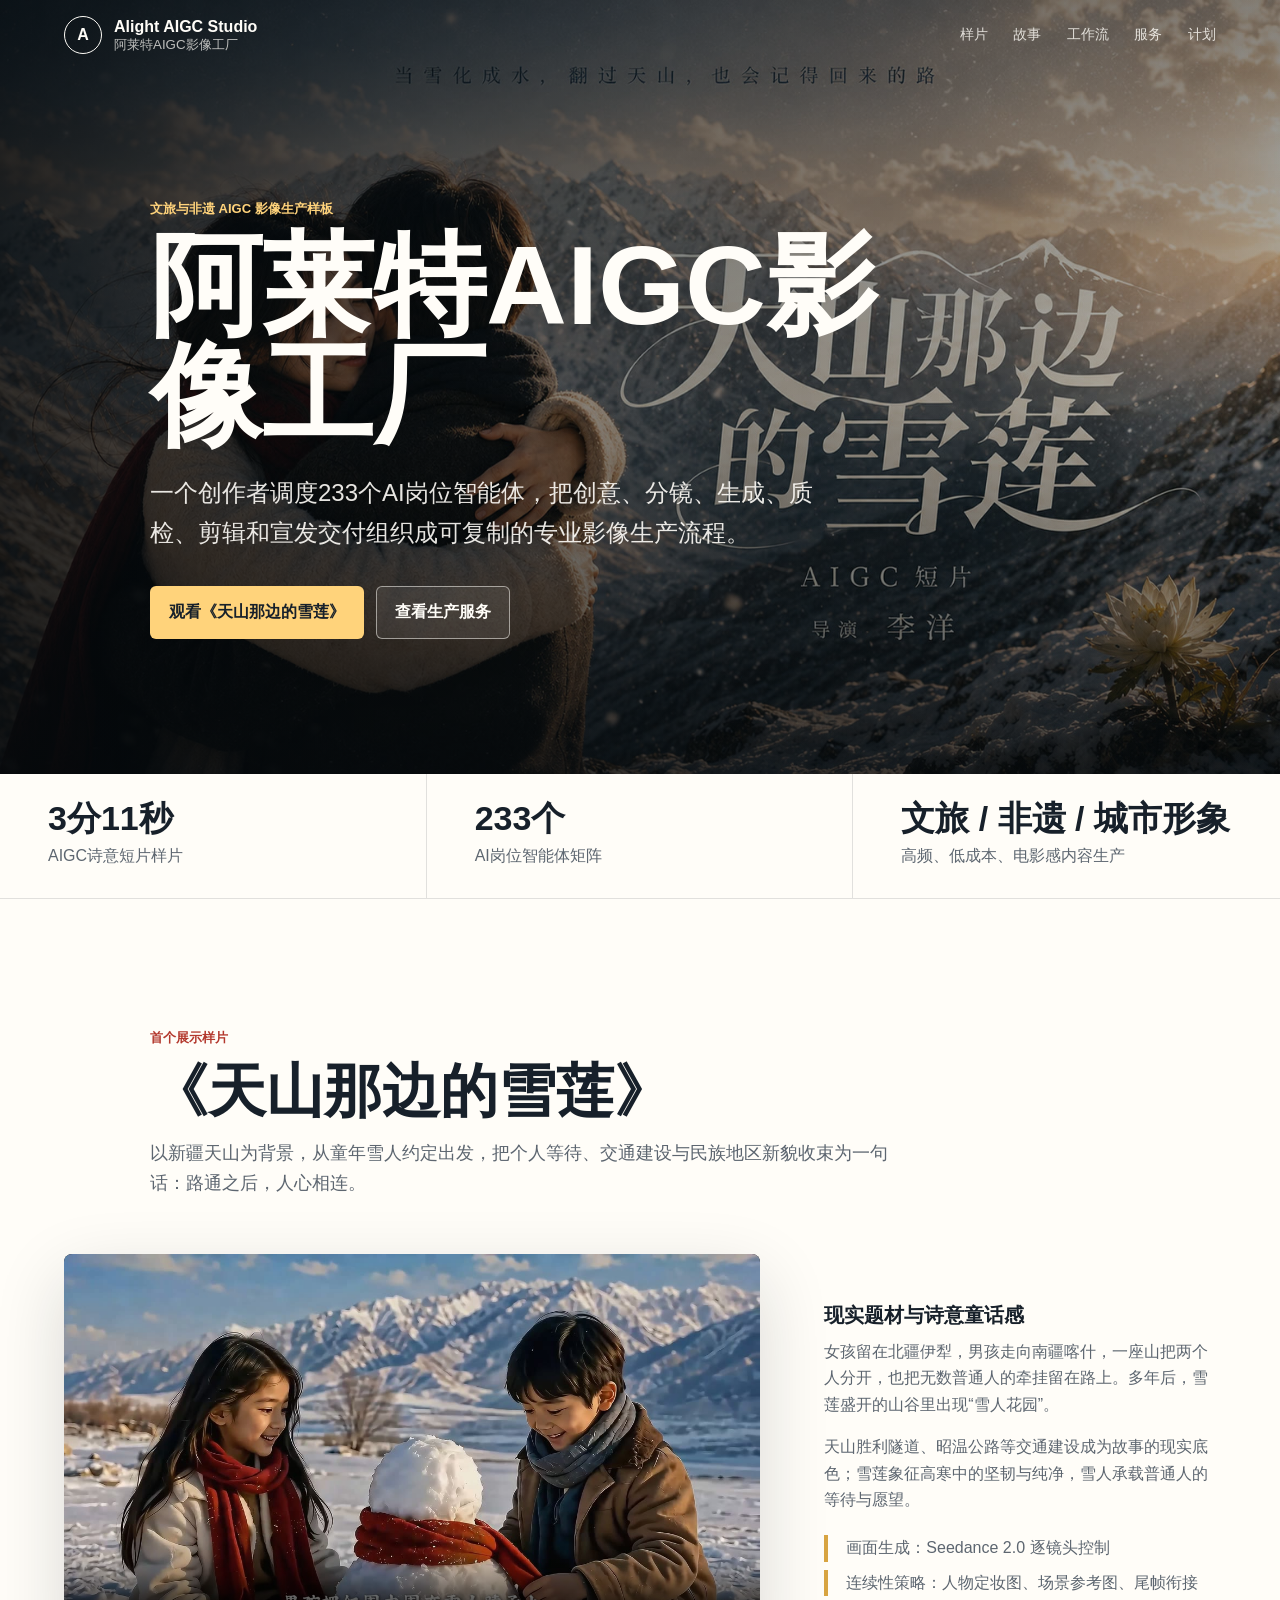
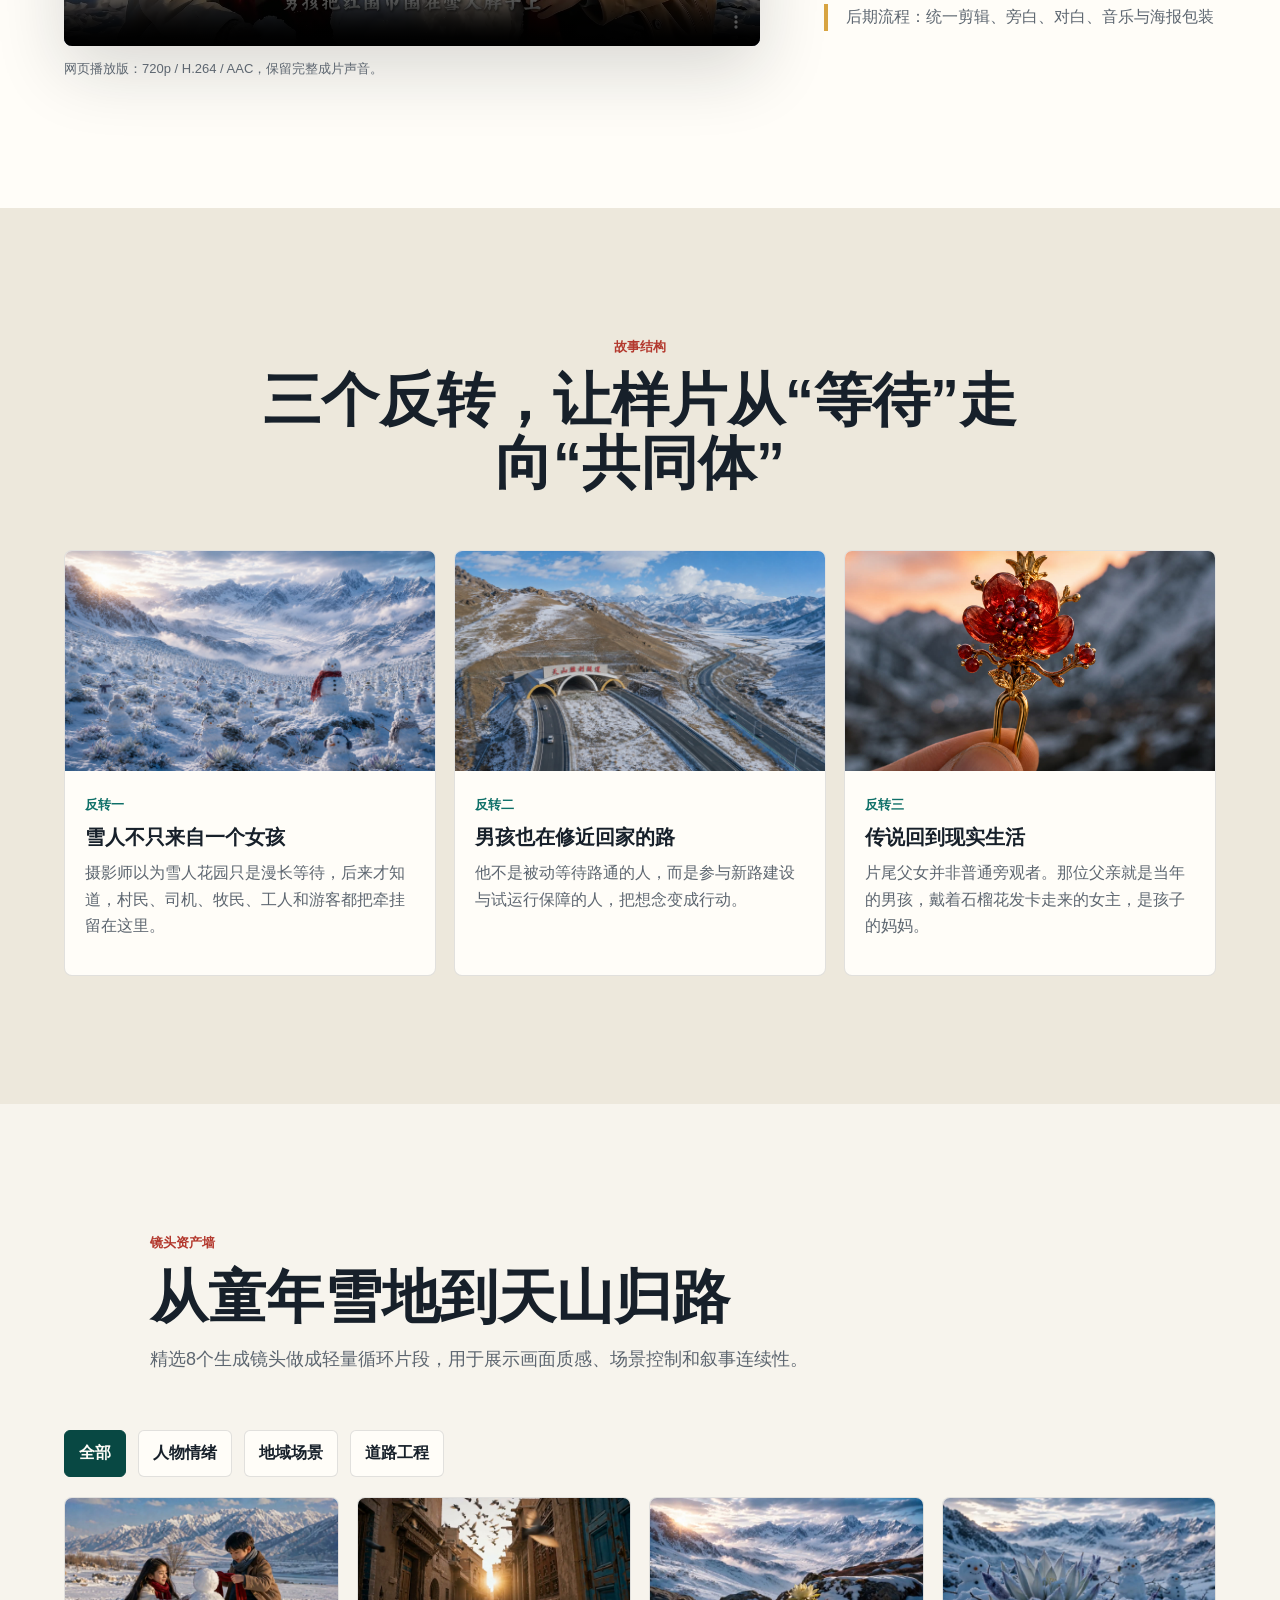
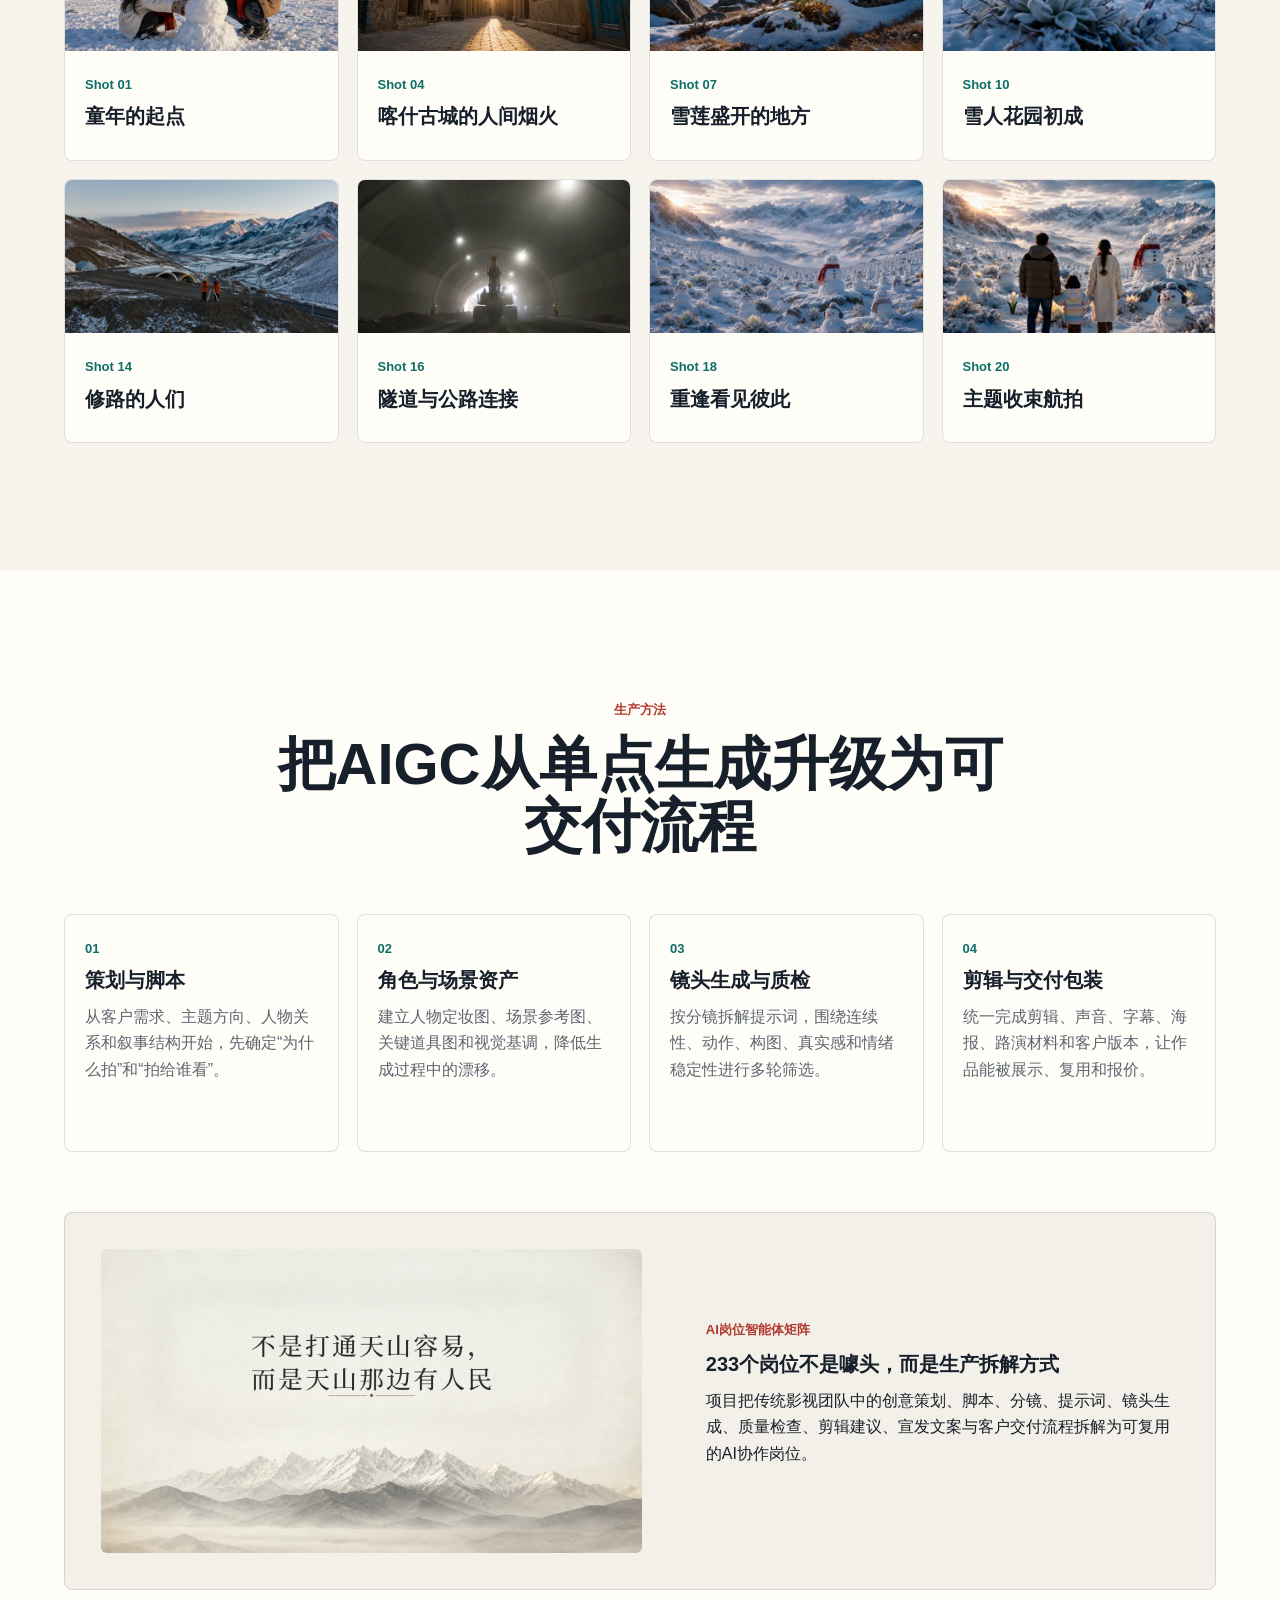
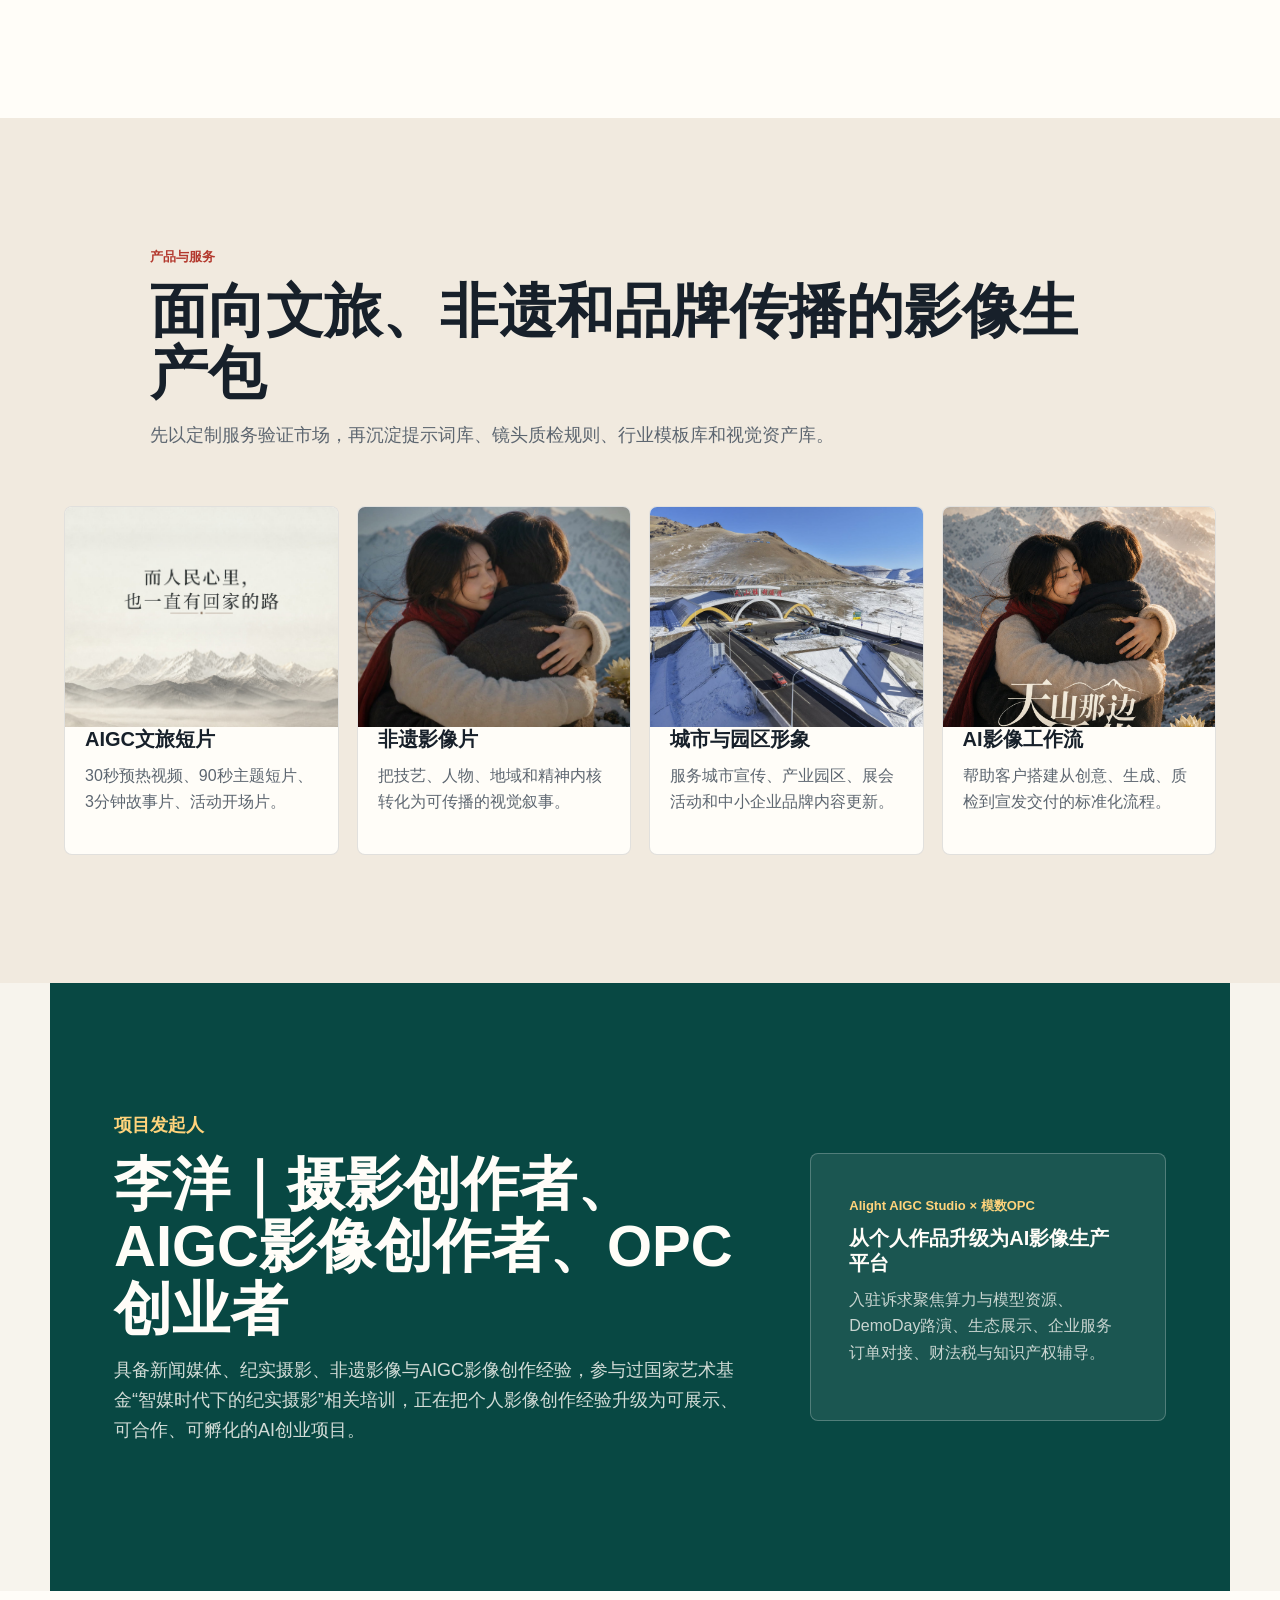
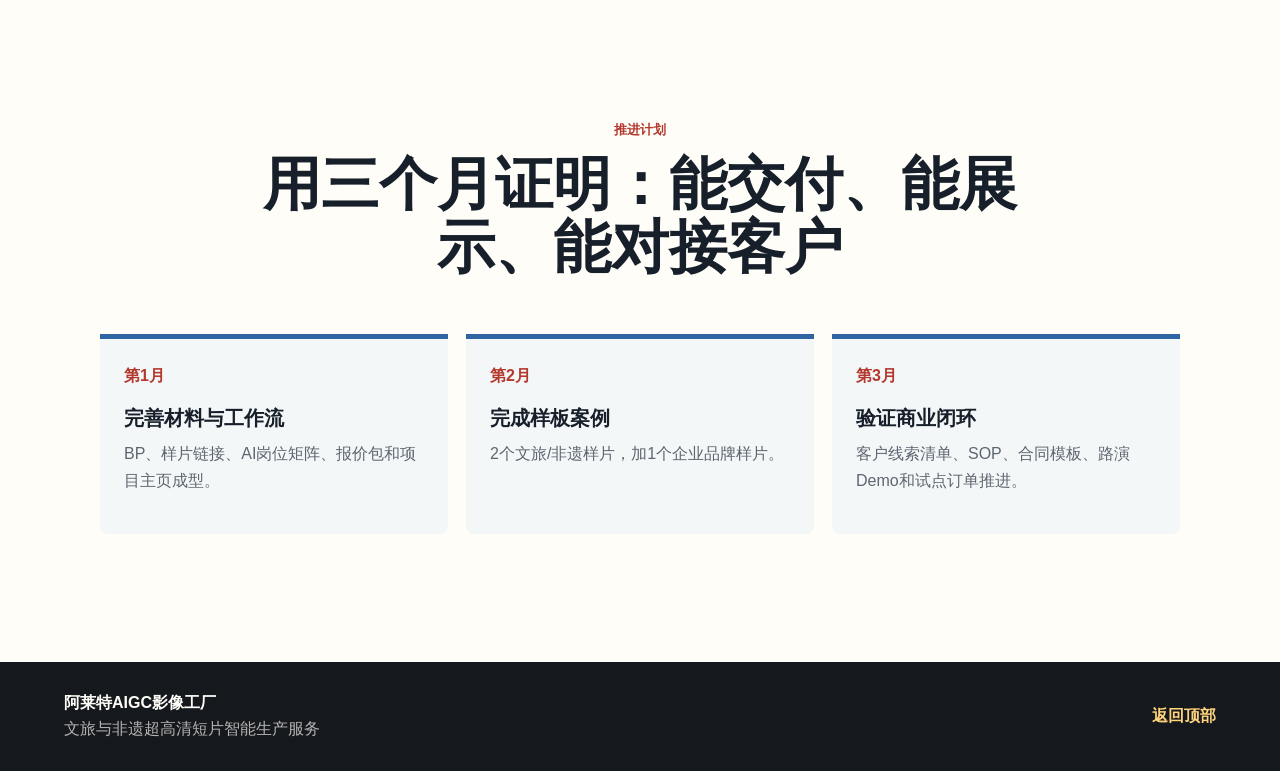
==== index.html @ c500a0c6 "Publish AIGC studio website" ====
<!doctype html>
<html lang="zh-CN">
  <head>
    <meta charset="utf-8">
    <meta name="viewport" content="width=device-width, initial-scale=1">
    <title>阿莱特AIGC影像工厂 | Alight AIGC Studio</title>
    <meta
      name="description"
      content="阿莱特AIGC影像工厂：面向文旅、非遗、城市宣传和品牌传播的AIGC影像生产服务，首个样片《天山那边的雪莲》。"
    >
    <meta property="og:title" content="阿莱特AIGC影像工厂">
    <meta property="og:description" content="面向文旅与非遗的AIGC影像生产服务。">
    <meta property="og:type" content="website">
    <meta property="og:image" content="assets/img/cover.jpg">
    <link rel="preload" href="assets/img/cover.jpg" as="image">
    <link rel="stylesheet" href="styles.css">
  </head>
  <body>
    <header class="site-header" data-header>
      <a class="brand" href="#top" aria-label="回到首页">
        <span class="brand-mark">A</span>
        <span>
          <strong>Alight AIGC Studio</strong>
          <small>阿莱特AIGC影像工厂</small>
        </span>
      </a>
      <nav class="nav" aria-label="主导航">
        <a href="#film">样片</a>
        <a href="#story">故事</a>
        <a href="#workflow">工作流</a>
        <a href="#service">服务</a>
        <a href="#roadmap">计划</a>
      </nav>
    </header>

    <main id="top">
      <section class="hero" aria-labelledby="hero-title">
        <video class="hero-video" autoplay muted loop playsinline poster="assets/img/cover.jpg">
          <source src="assets/video/hero-loop.mp4" type="video/mp4">
        </video>
        <div class="hero-scrim"></div>
        <div class="hero-inner">
          <p class="eyebrow">文旅与非遗 AIGC 影像生产样板</p>
          <h1 id="hero-title">阿莱特AIGC影像工厂</h1>
          <p class="hero-copy">
            一个创作者调度233个AI岗位智能体，把创意、分镜、生成、质检、剪辑和宣发交付组织成可复制的专业影像生产流程。
          </p>
          <div class="hero-actions">
            <a class="button primary" href="#film">观看《天山那边的雪莲》</a>
            <a class="button ghost" href="#service">查看生产服务</a>
          </div>
        </div>
      </section>

      <section class="signal-band" aria-label="项目关键信息">
        <div>
          <strong>3分11秒</strong>
          <span>AIGC诗意短片样片</span>
        </div>
        <div>
          <strong>233个</strong>
          <span>AI岗位智能体矩阵</span>
        </div>
        <div>
          <strong>文旅 / 非遗 / 城市形象</strong>
          <span>高频、低成本、电影感内容生产</span>
        </div>
      </section>

      <section class="section film-section" id="film" aria-labelledby="film-title">
        <div class="section-heading">
          <p class="eyebrow">首个展示样片</p>
          <h2 id="film-title">《天山那边的雪莲》</h2>
          <p>
            以新疆天山为背景，从童年雪人约定出发，把个人等待、交通建设与民族地区新貌收束为一句话：路通之后，人心相连。
          </p>
        </div>
        <div class="film-layout">
          <figure class="feature-player">
            <video controls playsinline poster="assets/img/film-poster.jpg" preload="metadata">
              <source src="assets/video/tian-shan-snow-lotus-720p.mp4" type="video/mp4">
            </video>
            <figcaption>网页播放版：720p / H.264 / AAC，保留完整成片声音。</figcaption>
          </figure>
          <div class="film-notes">
            <h3>现实题材与诗意童话感</h3>
            <p>
              女孩留在北疆伊犁，男孩走向南疆喀什，一座山把两个人分开，也把无数普通人的牵挂留在路上。多年后，雪莲盛开的山谷里出现“雪人花园”。
            </p>
            <p>
              天山胜利隧道、昭温公路等交通建设成为故事的现实底色；雪莲象征高寒中的坚韧与纯净，雪人承载普通人的等待与愿望。
            </p>
            <ul class="plain-list">
              <li>画面生成：Seedance 2.0 逐镜头控制</li>
              <li>连续性策略：人物定妆图、场景参考图、尾帧衔接</li>
              <li>后期流程：统一剪辑、旁白、对白、音乐与海报包装</li>
            </ul>
          </div>
        </div>
      </section>

      <section class="section story-section" id="story" aria-labelledby="story-title">
        <div class="section-heading narrow">
          <p class="eyebrow">故事结构</p>
          <h2 id="story-title">三个反转，让样片从“等待”走向“共同体”</h2>
        </div>
        <div class="story-grid">
          <article class="story-card">
            <img src="assets/img/snow-lotus-garden.jpg" alt="雪莲花海中的雪人花园">
            <div>
              <span>反转一</span>
              <h3>雪人不只来自一个女孩</h3>
              <p>摄影师以为雪人花园只是漫长等待，后来才知道，村民、司机、牧民、工人和游客都把牵挂留在这里。</p>
            </div>
          </article>
          <article class="story-card">
            <img src="assets/img/tunnel-road.jpg" alt="隧道口与公路延展">
            <div>
              <span>反转二</span>
              <h3>男孩也在修近回家的路</h3>
              <p>他不是被动等待路通的人，而是参与新路建设与试运行保障的人，把想念变成行动。</p>
            </div>
          </article>
          <article class="story-card">
            <img src="assets/img/hairpin.jpg" alt="石榴花发卡近景">
            <div>
              <span>反转三</span>
              <h3>传说回到现实生活</h3>
              <p>片尾父女并非普通旁观者。那位父亲就是当年的男孩，戴着石榴花发卡走来的女主，是孩子的妈妈。</p>
            </div>
          </article>
        </div>
      </section>

      <section class="section gallery-section" aria-labelledby="gallery-title">
        <div class="section-heading">
          <p class="eyebrow">镜头资产墙</p>
          <h2 id="gallery-title">从童年雪地到天山归路</h2>
          <p>精选8个生成镜头做成轻量循环片段，用于展示画面质感、场景控制和叙事连续性。</p>
        </div>
        <div class="filter-bar" aria-label="镜头筛选">
          <button class="filter-button is-active" type="button" data-filter="all">全部</button>
          <button class="filter-button" type="button" data-filter="emotion">人物情绪</button>
          <button class="filter-button" type="button" data-filter="place">地域场景</button>
          <button class="filter-button" type="button" data-filter="road">道路工程</button>
        </div>
        <div class="clip-grid" data-clip-grid>
          <article class="clip-card" data-category="emotion">
            <video muted loop playsinline preload="metadata" poster="assets/img/shot-childhood.jpg">
              <source src="assets/video/shot-childhood.mp4" type="video/mp4">
            </video>
            <div>
              <span>Shot 01</span>
              <h3>童年的起点</h3>
            </div>
          </article>
          <article class="clip-card" data-category="place">
            <video muted loop playsinline preload="metadata" poster="assets/img/shot-kashgar.jpg">
              <source src="assets/video/shot-kashgar.mp4" type="video/mp4">
            </video>
            <div>
              <span>Shot 04</span>
              <h3>喀什古城的人间烟火</h3>
            </div>
          </article>
          <article class="clip-card" data-category="place">
            <video muted loop playsinline preload="metadata" poster="assets/img/shot-lotus.jpg">
              <source src="assets/video/shot-lotus.mp4" type="video/mp4">
            </video>
            <div>
              <span>Shot 07</span>
              <h3>雪莲盛开的地方</h3>
            </div>
          </article>
          <article class="clip-card" data-category="emotion">
            <video muted loop playsinline preload="metadata" poster="assets/img/shot-garden.jpg">
              <source src="assets/video/shot-garden.mp4" type="video/mp4">
            </video>
            <div>
              <span>Shot 10</span>
              <h3>雪人花园初成</h3>
            </div>
          </article>
          <article class="clip-card" data-category="road">
            <video muted loop playsinline preload="metadata" poster="assets/img/shot-builders.jpg">
              <source src="assets/video/shot-builders.mp4" type="video/mp4">
            </video>
            <div>
              <span>Shot 14</span>
              <h3>修路的人们</h3>
            </div>
          </article>
          <article class="clip-card" data-category="road">
            <video muted loop playsinline preload="metadata" poster="assets/img/shot-tunnel.jpg">
              <source src="assets/video/shot-tunnel.mp4" type="video/mp4">
            </video>
            <div>
              <span>Shot 16</span>
              <h3>隧道与公路连接</h3>
            </div>
          </article>
          <article class="clip-card" data-category="emotion">
            <video muted loop playsinline preload="metadata" poster="assets/img/shot-reunion.jpg">
              <source src="assets/video/shot-reunion.mp4" type="video/mp4">
            </video>
            <div>
              <span>Shot 18</span>
              <h3>重逢看见彼此</h3>
            </div>
          </article>
          <article class="clip-card" data-category="road">
            <video muted loop playsinline preload="metadata" poster="assets/img/shot-aerial.jpg">
              <source src="assets/video/shot-aerial.mp4" type="video/mp4">
            </video>
            <div>
              <span>Shot 20</span>
              <h3>主题收束航拍</h3>
            </div>
          </article>
        </div>
      </section>

      <section class="section workflow-section" id="workflow" aria-labelledby="workflow-title">
        <div class="section-heading narrow">
          <p class="eyebrow">生产方法</p>
          <h2 id="workflow-title">把AIGC从单点生成升级为可交付流程</h2>
        </div>
        <div class="workflow-grid">
          <article>
            <span>01</span>
            <h3>策划与脚本</h3>
            <p>从客户需求、主题方向、人物关系和叙事结构开始，先确定“为什么拍”和“拍给谁看”。</p>
          </article>
          <article>
            <span>02</span>
            <h3>角色与场景资产</h3>
            <p>建立人物定妆图、场景参考图、关键道具图和视觉基调，降低生成过程中的漂移。</p>
          </article>
          <article>
            <span>03</span>
            <h3>镜头生成与质检</h3>
            <p>按分镜拆解提示词，围绕连续性、动作、构图、真实感和情绪稳定性进行多轮筛选。</p>
          </article>
          <article>
            <span>04</span>
            <h3>剪辑与交付包装</h3>
            <p>统一完成剪辑、声音、字幕、海报、路演材料和客户版本，让作品能被展示、复用和报价。</p>
          </article>
        </div>
        <div class="process-visual">
          <img src="assets/img/people-road.jpg" alt="天山与道路场景参考图">
          <div>
            <p class="eyebrow">AI岗位智能体矩阵</p>
            <h3>233个岗位不是噱头，而是生产拆解方式</h3>
            <p>
              项目把传统影视团队中的创意策划、脚本、分镜、提示词、镜头生成、质量检查、剪辑建议、宣发文案与客户交付流程拆解为可复用的AI协作岗位。
            </p>
          </div>
        </div>
      </section>

      <section class="section service-section" id="service" aria-labelledby="service-title">
        <div class="section-heading">
          <p class="eyebrow">产品与服务</p>
          <h2 id="service-title">面向文旅、非遗和品牌传播的影像生产包</h2>
          <p>先以定制服务验证市场，再沉淀提示词库、镜头质检规则、行业模板库和视觉资产库。</p>
        </div>
        <div class="service-grid">
          <article>
            <img src="assets/img/home-road.jpg" alt="天山道路与家园场景">
            <h3>AIGC文旅短片</h3>
            <p>30秒预热视频、90秒主题短片、3分钟故事片、活动开场片。</p>
          </article>
          <article>
            <img src="assets/img/base-scene.jpg" alt="AIGC视觉底图">
            <h3>非遗影像片</h3>
            <p>把技艺、人物、地域和精神内核转化为可传播的视觉叙事。</p>
          </article>
          <article>
            <img src="assets/img/real-tunnel.jpg" alt="真实隧道公路素材">
            <h3>城市与园区形象</h3>
            <p>服务城市宣传、产业园区、展会活动和中小企业品牌内容更新。</p>
          </article>
          <article>
            <img src="assets/img/vertical-cover.jpg" alt="竖版短片封面">
            <h3>AI影像工作流</h3>
            <p>帮助客户搭建从创意、生成、质检到宣发交付的标准化流程。</p>
          </article>
        </div>
      </section>

      <section class="section founder-section" aria-labelledby="founder-title">
        <div class="founder-copy">
          <p class="eyebrow">项目发起人</p>
          <h2 id="founder-title">李洋｜摄影创作者、AIGC影像创作者、OPC创业者</h2>
          <p>
            具备新闻媒体、纪实摄影、非遗影像与AIGC影像创作经验，参与过国家艺术基金“智媒时代下的纪实摄影”相关培训，正在把个人影像创作经验升级为可展示、可合作、可孵化的AI创业项目。
          </p>
        </div>
        <div class="founder-panel">
          <span>Alight AIGC Studio × 模数OPC</span>
          <h3>从个人作品升级为AI影像生产平台</h3>
          <p>
            入驻诉求聚焦算力与模型资源、DemoDay路演、生态展示、企业服务订单对接、财法税与知识产权辅导。
          </p>
        </div>
      </section>

      <section class="section roadmap-section" id="roadmap" aria-labelledby="roadmap-title">
        <div class="section-heading narrow">
          <p class="eyebrow">推进计划</p>
          <h2 id="roadmap-title">用三个月证明：能交付、能展示、能对接客户</h2>
        </div>
        <ol class="roadmap">
          <li>
            <span>第1月</span>
            <h3>完善材料与工作流</h3>
            <p>BP、样片链接、AI岗位矩阵、报价包和项目主页成型。</p>
          </li>
          <li>
            <span>第2月</span>
            <h3>完成样板案例</h3>
            <p>2个文旅/非遗样片，加1个企业品牌样片。</p>
          </li>
          <li>
            <span>第3月</span>
            <h3>验证商业闭环</h3>
            <p>客户线索清单、SOP、合同模板、路演Demo和试点订单推进。</p>
          </li>
        </ol>
      </section>
    </main>

    <footer class="site-footer">
      <div>
        <strong>阿莱特AIGC影像工厂</strong>
        <span>文旅与非遗超高清短片智能生产服务</span>
      </div>
      <a href="#top">返回顶部</a>
    </footer>

    <script src="main.js"></script>
  </body>
</html>
---- styles.css ----
:root {
  color-scheme: light;
  --ink: #17202a;
  --muted: #5d6670;
  --paper: #f7f4ed;
  --white: #fffdf8;
  --line: rgba(23, 32, 42, 0.13);
  --teal: #0e6f68;
  --teal-dark: #084843;
  --red: #b3382d;
  --gold: #d8a441;
  --blue: #2f65a3;
  --shadow: 0 24px 70px rgba(20, 24, 28, 0.16);
}

* {
  box-sizing: border-box;
}

html {
  scroll-behavior: smooth;
}

body {
  margin: 0;
  color: var(--ink);
  background: var(--paper);
  font-family: -apple-system, BlinkMacSystemFont, "Segoe UI", "Microsoft YaHei", sans-serif;
  line-height: 1.65;
}

body::selection {
  color: var(--white);
  background: var(--teal);
}

a {
  color: inherit;
  text-decoration: none;
}

img,
video {
  display: block;
  max-width: 100%;
}

.site-header {
  position: fixed;
  z-index: 20;
  top: 0;
  left: 0;
  right: 0;
  display: flex;
  align-items: center;
  justify-content: space-between;
  gap: 24px;
  padding: 16px clamp(18px, 5vw, 64px);
  color: var(--white);
  transition: background 220ms ease, color 220ms ease, box-shadow 220ms ease;
}

.site-header.is-solid {
  color: var(--ink);
  background: rgba(255, 253, 248, 0.92);
  box-shadow: 0 12px 34px rgba(20, 24, 28, 0.1);
  backdrop-filter: blur(16px);
}

.brand {
  display: inline-flex;
  align-items: center;
  gap: 12px;
  min-width: 220px;
}

.brand-mark {
  display: grid;
  width: 38px;
  height: 38px;
  place-items: center;
  border: 1px solid currentColor;
  border-radius: 50%;
  font-weight: 800;
}

.brand strong,
.brand small {
  display: block;
  line-height: 1.25;
}

.brand small {
  color: currentColor;
  opacity: 0.72;
}

.nav {
  display: flex;
  align-items: center;
  gap: clamp(12px, 2vw, 30px);
  font-size: 14px;
}

.nav a {
  opacity: 0.82;
}

.nav a:hover {
  opacity: 1;
}

.hero {
  position: relative;
  min-height: 86svh;
  overflow: hidden;
  color: var(--white);
  background: #121719;
}

.hero-video,
.hero-scrim {
  position: absolute;
  inset: 0;
}

.hero-video {
  width: 100%;
  height: 100%;
  object-fit: cover;
}

.hero-scrim {
  background:
    linear-gradient(90deg, rgba(5, 9, 12, 0.78) 0%, rgba(5, 9, 12, 0.38) 52%, rgba(5, 9, 12, 0.18) 100%),
    linear-gradient(0deg, rgba(5, 9, 12, 0.58), rgba(5, 9, 12, 0.08) 48%, rgba(5, 9, 12, 0.36));
}

.hero-inner {
  position: relative;
  z-index: 1;
  width: min(980px, calc(100% - 36px));
  margin: 0 auto;
  padding: clamp(140px, 22vh, 220px) 0 84px;
}

.eyebrow {
  margin: 0 0 12px;
  color: var(--red);
  font-size: 13px;
  font-weight: 800;
  letter-spacing: 0;
}

.hero .eyebrow {
  color: #ffd37b;
}

h1,
h2,
h3,
p {
  margin-top: 0;
}

h1 {
  max-width: 780px;
  margin-bottom: 22px;
  font-size: clamp(54px, 9vw, 112px);
  line-height: 0.98;
  letter-spacing: 0;
}

h2 {
  margin-bottom: 16px;
  font-size: clamp(31px, 5vw, 58px);
  line-height: 1.08;
  letter-spacing: 0;
}

h3 {
  margin-bottom: 10px;
  font-size: 20px;
  line-height: 1.28;
  letter-spacing: 0;
}

.hero-copy {
  max-width: 700px;
  margin-bottom: 34px;
  color: rgba(255, 253, 248, 0.9);
  font-size: clamp(18px, 2vw, 24px);
}

.hero-actions,
.filter-bar {
  display: flex;
  flex-wrap: wrap;
  gap: 12px;
}

.button,
.filter-button {
  display: inline-flex;
  min-height: 46px;
  align-items: center;
  justify-content: center;
  border: 1px solid transparent;
  border-radius: 6px;
  font: inherit;
  font-weight: 800;
  cursor: pointer;
}

.button {
  padding: 12px 18px;
}

.button.primary {
  color: var(--ink);
  background: #ffd37b;
}

.button.ghost {
  color: var(--white);
  border-color: rgba(255, 253, 248, 0.52);
  background: rgba(255, 253, 248, 0.08);
}

.button:hover,
.filter-button:hover {
  transform: translateY(-1px);
}

.signal-band {
  display: grid;
  grid-template-columns: repeat(3, 1fr);
  border-bottom: 1px solid var(--line);
  background: var(--white);
}

.signal-band div {
  min-height: 124px;
  padding: 24px clamp(18px, 4vw, 48px);
  border-right: 1px solid var(--line);
}

.signal-band div:last-child {
  border-right: 0;
}

.signal-band strong,
.signal-band span {
  display: block;
}

.signal-band strong {
  margin-bottom: 4px;
  font-size: clamp(22px, 3vw, 34px);
  line-height: 1.2;
}

.signal-band span {
  color: var(--muted);
}

.section {
  padding: clamp(72px, 10vw, 130px) clamp(18px, 5vw, 64px);
}

.section-heading {
  width: min(980px, 100%);
  margin: 0 auto clamp(34px, 5vw, 56px);
}

.section-heading p:not(.eyebrow) {
  max-width: 760px;
  color: var(--muted);
  font-size: 18px;
}

.section-heading.narrow {
  width: min(760px, 100%);
  text-align: center;
}

.film-section,
.workflow-section,
.roadmap-section {
  background: var(--white);
}

.film-layout,
.process-visual,
.founder-section {
  display: grid;
  grid-template-columns: minmax(0, 1.28fr) minmax(280px, 0.72fr);
  gap: clamp(28px, 5vw, 68px);
  align-items: center;
  width: min(1180px, 100%);
  margin: 0 auto;
}

.feature-player {
  margin: 0;
}

.feature-player video {
  width: 100%;
  aspect-ratio: 16 / 9;
  border-radius: 8px;
  background: #111;
  box-shadow: var(--shadow);
}

.feature-player figcaption {
  margin-top: 12px;
  color: var(--muted);
  font-size: 13px;
}

.film-notes {
  color: var(--muted);
}

.film-notes h3 {
  color: var(--ink);
}

.plain-list {
  display: grid;
  gap: 8px;
  padding: 0;
  margin: 22px 0 0;
  list-style: none;
}

.plain-list li {
  padding-left: 18px;
  border-left: 4px solid var(--gold);
}

.story-section {
  background: #ede8dc;
}

.story-grid,
.clip-grid,
.service-grid,
.workflow-grid {
  display: grid;
  width: min(1180px, 100%);
  margin: 0 auto;
  gap: 18px;
}

.story-grid {
  grid-template-columns: repeat(3, 1fr);
}

.story-card,
.clip-card,
.service-grid article,
.workflow-grid article {
  overflow: hidden;
  border: 1px solid var(--line);
  border-radius: 8px;
  background: var(--white);
}

.story-card img,
.service-grid img {
  width: 100%;
  height: 220px;
  object-fit: cover;
}

.story-card div,
.clip-card div,
.service-grid article,
.workflow-grid article {
  padding: 20px;
}

.story-card span,
.clip-card span,
.workflow-grid span,
.founder-panel span {
  display: inline-block;
  margin-bottom: 9px;
  color: var(--teal);
  font-size: 13px;
  font-weight: 800;
}

.story-card p,
.clip-card p,
.service-grid p,
.workflow-grid p,
.founder-section p,
.roadmap p {
  color: var(--muted);
}

.gallery-section {
  background: var(--paper);
}

.filter-bar {
  width: min(1180px, 100%);
  margin: 0 auto 20px;
}

.filter-button {
  padding: 9px 14px;
  color: var(--ink);
  border-color: var(--line);
  background: var(--white);
}

.filter-button.is-active {
  color: var(--white);
  border-color: var(--teal-dark);
  background: var(--teal-dark);
}

.clip-grid {
  grid-template-columns: repeat(4, 1fr);
}

.clip-card {
  transition: transform 180ms ease, opacity 180ms ease;
}

.clip-card.is-hidden {
  display: none;
}

.clip-card:hover {
  transform: translateY(-3px);
}

.clip-card video {
  width: 100%;
  aspect-ratio: 16 / 9;
  object-fit: cover;
  background: #161616;
}

.workflow-grid {
  grid-template-columns: repeat(4, 1fr);
  margin-bottom: clamp(34px, 5vw, 60px);
}

.workflow-grid article {
  min-height: 238px;
}

.process-visual {
  grid-template-columns: minmax(0, 0.96fr) minmax(300px, 0.84fr);
  padding: clamp(20px, 4vw, 36px);
  border: 1px solid var(--line);
  border-radius: 8px;
  background: #f2f0e8;
}

.process-visual img {
  width: 100%;
  aspect-ratio: 16 / 9;
  border-radius: 6px;
  object-fit: cover;
}

.service-section {
  background: #f1eadf;
}

.service-grid {
  grid-template-columns: repeat(4, 1fr);
}

.service-grid article {
  padding: 0;
}

.service-grid h3,
.service-grid p {
  padding-inline: 20px;
}

.service-grid p {
  padding-bottom: 22px;
}

.founder-section {
  background: var(--teal-dark);
  color: var(--white);
}

.founder-copy {
  width: min(760px, 100%);
}

.founder-copy .eyebrow {
  color: #ffd37b;
}

.founder-copy p {
  color: rgba(255, 253, 248, 0.82);
  font-size: 18px;
}

.founder-panel {
  padding: clamp(24px, 4vw, 38px);
  border: 1px solid rgba(255, 253, 248, 0.24);
  border-radius: 8px;
  background: rgba(255, 253, 248, 0.08);
}

.founder-panel span {
  color: #ffd37b;
}

.founder-panel p {
  color: rgba(255, 253, 248, 0.76);
}

.roadmap {
  display: grid;
  grid-template-columns: repeat(3, 1fr);
  width: min(1080px, 100%);
  padding: 0;
  margin: 0 auto;
  gap: 18px;
  list-style: none;
}

.roadmap li {
  padding: 24px;
  border-top: 5px solid var(--blue);
  border-radius: 0 0 8px 8px;
  background: #f4f7f8;
}

.roadmap span {
  display: inline-block;
  margin-bottom: 16px;
  color: var(--red);
  font-weight: 800;
}

.site-footer {
  display: flex;
  align-items: center;
  justify-content: space-between;
  gap: 18px;
  padding: 28px clamp(18px, 5vw, 64px);
  color: var(--white);
  background: #15191d;
}

.site-footer strong,
.site-footer span {
  display: block;
}

.site-footer span {
  color: rgba(255, 253, 248, 0.68);
}

.site-footer a {
  color: #ffd37b;
  font-weight: 800;
}

@media (max-width: 980px) {
  .nav {
    display: none;
  }

  .signal-band,
  .film-layout,
  .process-visual,
  .founder-section {
    grid-template-columns: 1fr;
  }

  .signal-band div {
    min-height: auto;
    border-right: 0;
    border-bottom: 1px solid var(--line);
  }

  .story-grid,
  .clip-grid,
  .service-grid,
  .workflow-grid,
  .roadmap {
    grid-template-columns: repeat(2, 1fr);
  }
}

@media (max-width: 640px) {
  .site-header {
    padding-top: 12px;
    padding-bottom: 12px;
  }

  .brand {
    min-width: 0;
  }

  .brand small {
    display: none;
  }

  .hero-inner {
    padding-top: 116px;
  }

  h1 {
    font-size: 46px;
  }

  h2 {
    font-size: 32px;
  }

  .hero-copy,
  .section-heading p:not(.eyebrow),
  .founder-copy p {
    font-size: 16px;
  }

  .hero-actions .button,
  .filter-button {
    width: 100%;
  }

  .story-grid,
  .clip-grid,
  .service-grid,
  .workflow-grid,
  .roadmap {
    grid-template-columns: 1fr;
  }

  .story-card img,
  .service-grid img {
    height: 210px;
  }

  .site-footer {
    display: block;
  }

  .site-footer a {
    display: inline-block;
    margin-top: 16px;
  }
}

@media (prefers-reduced-motion: reduce) {
  html {
    scroll-behavior: auto;
  }

  *,
  *::before,
  *::after {
    transition-duration: 0.001ms !important;
    animation-duration: 0.001ms !important;
    animation-iteration-count: 1 !important;
  }
}
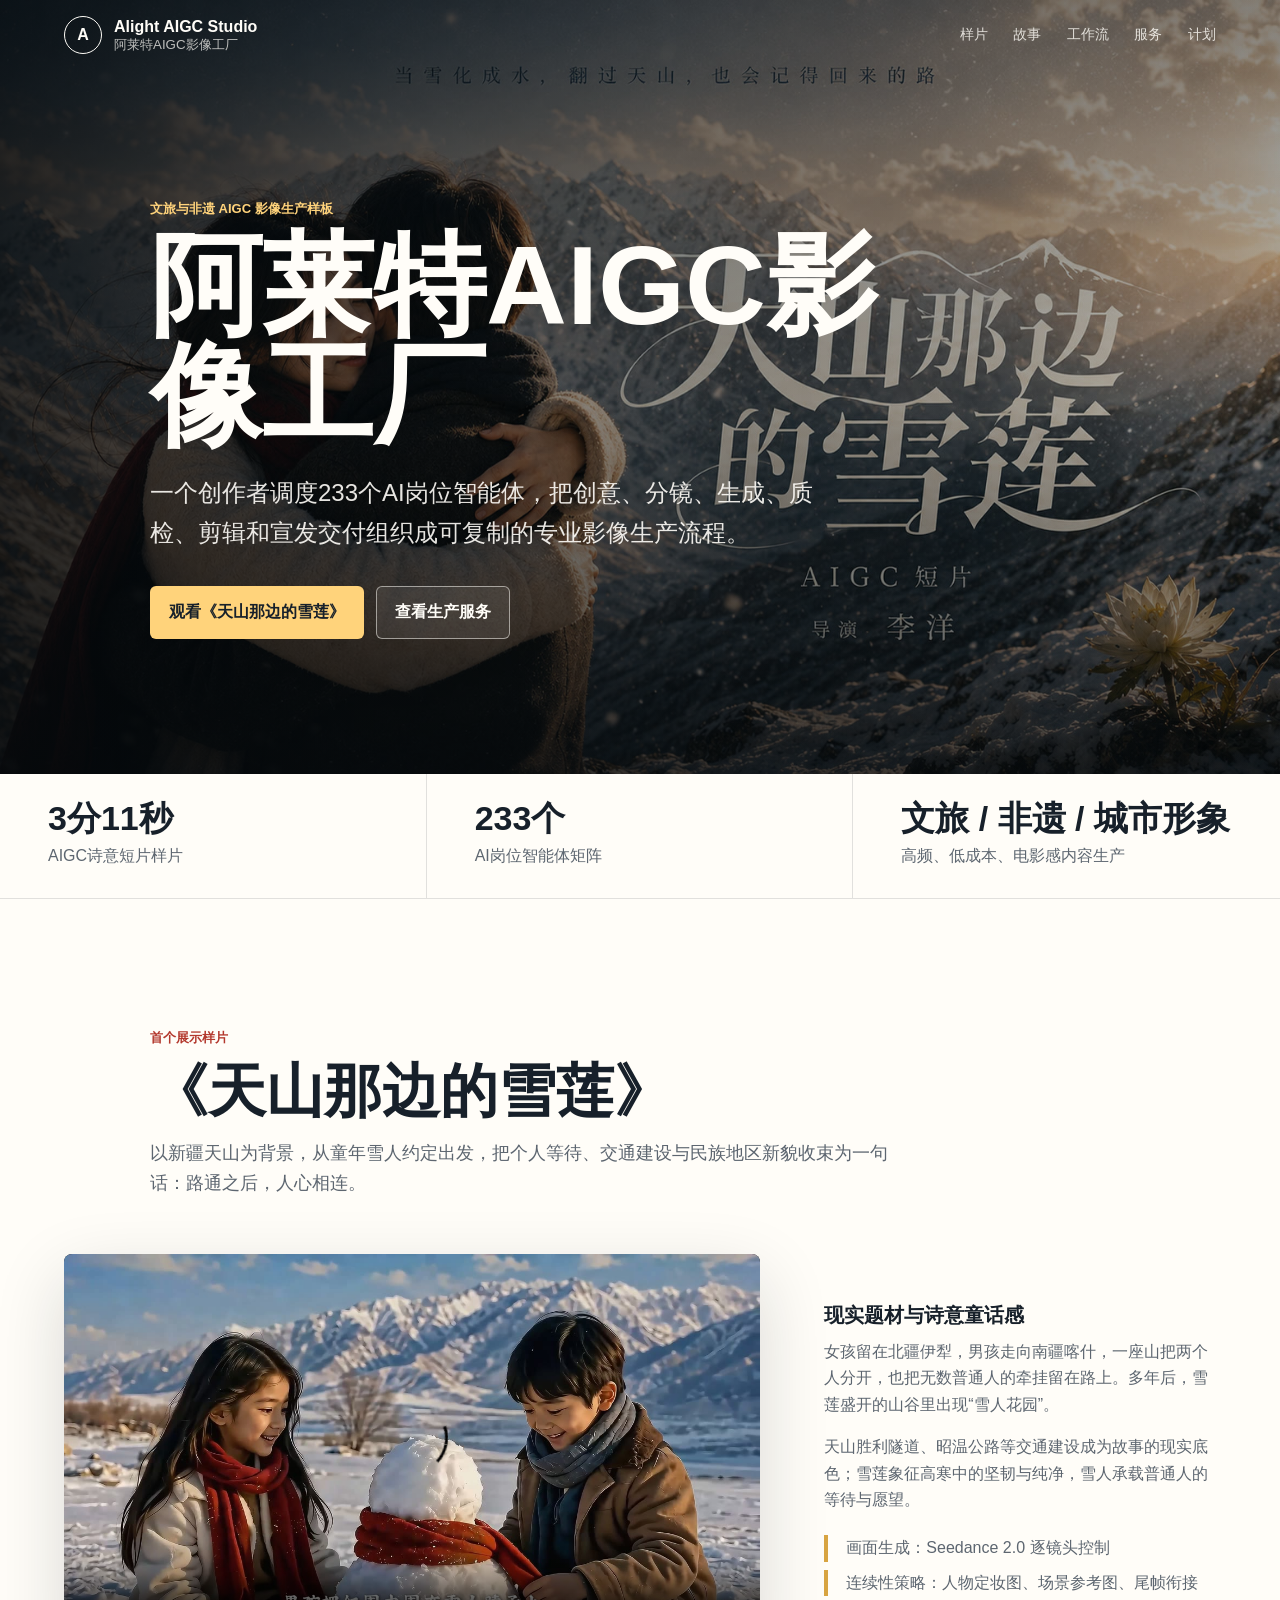
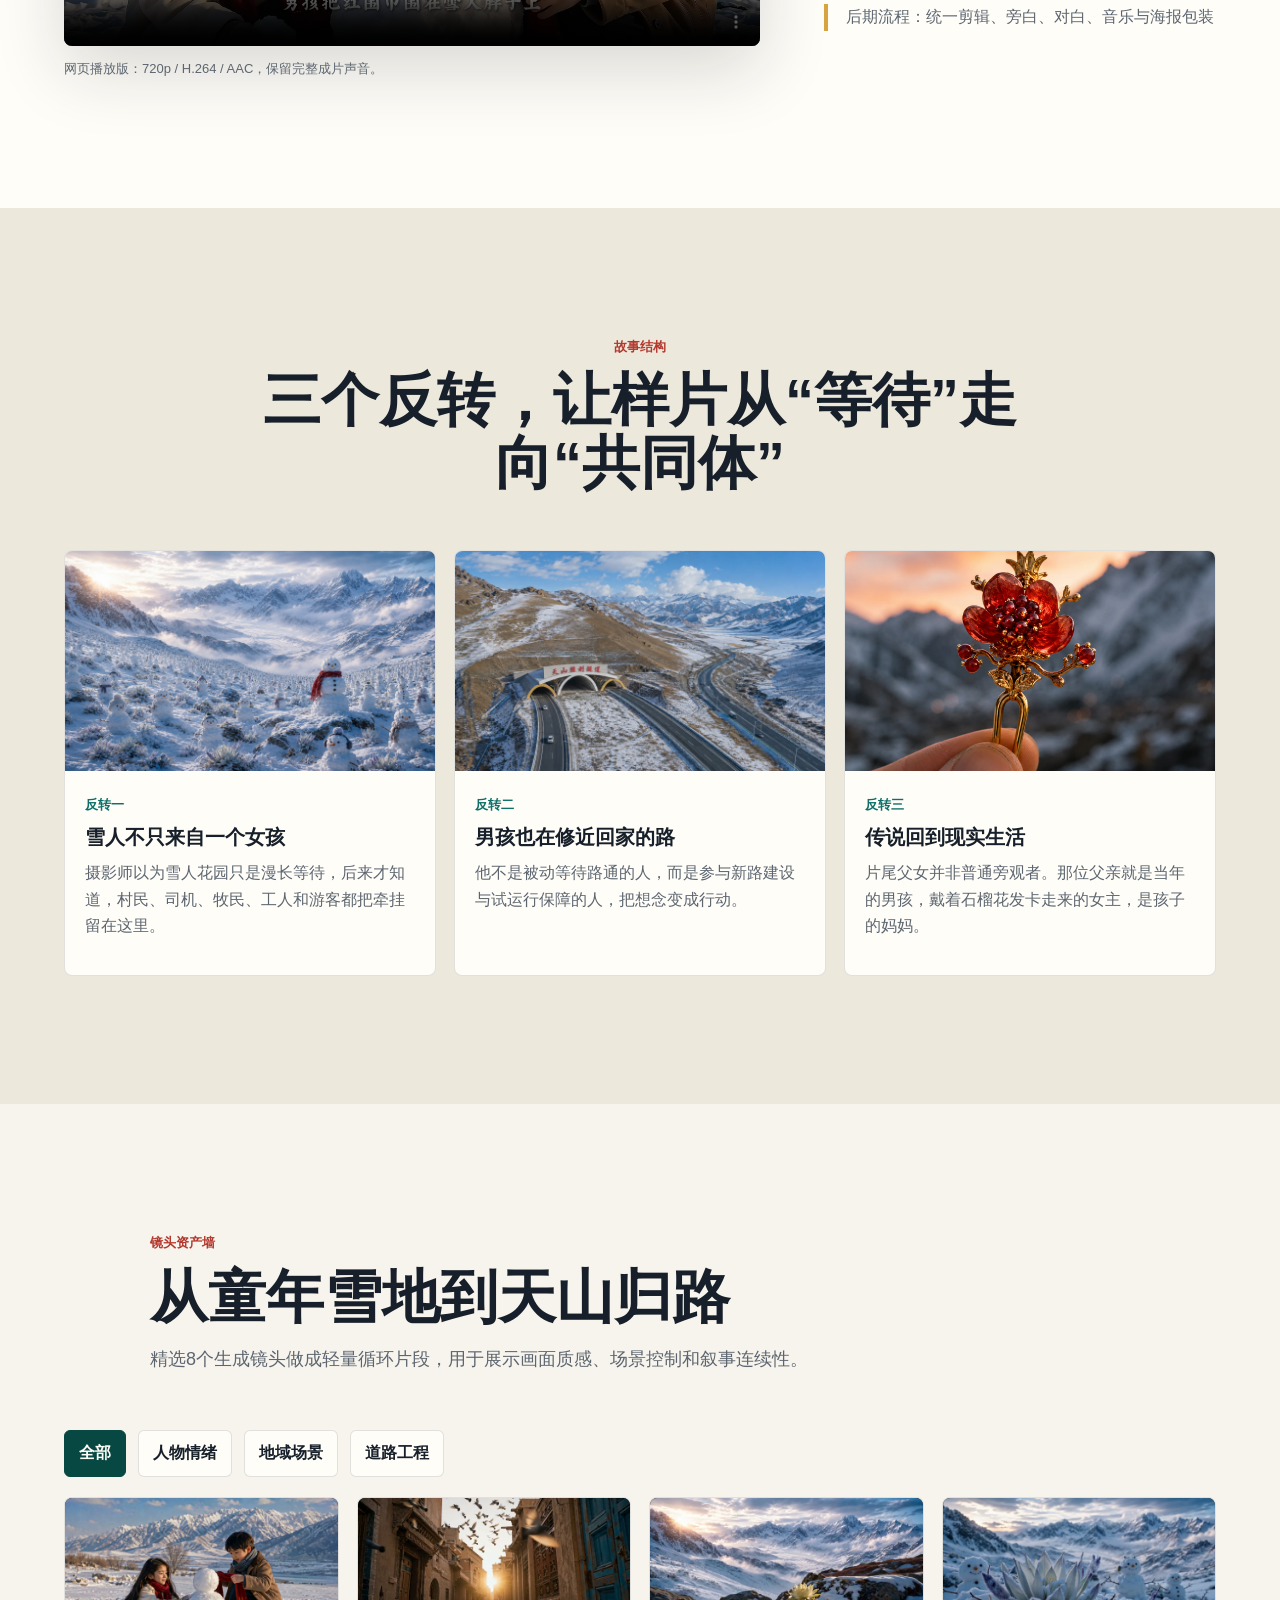
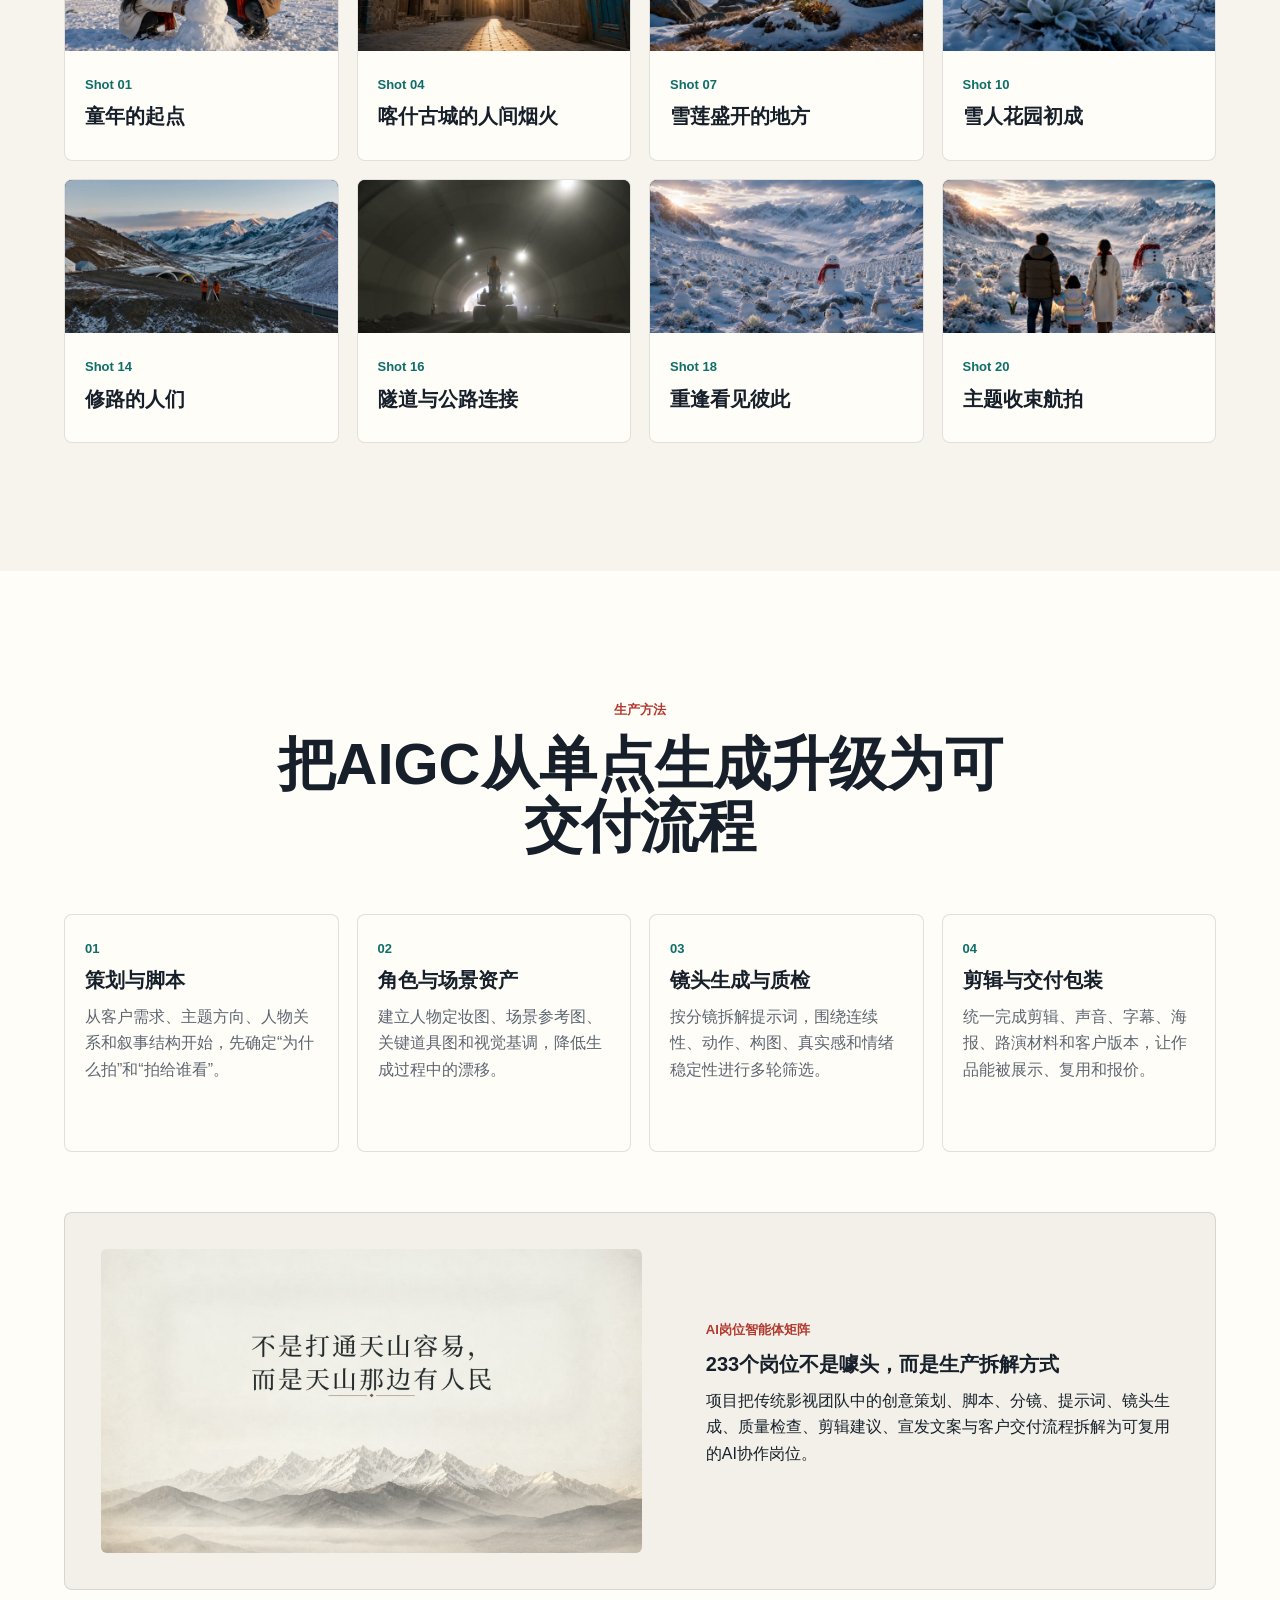
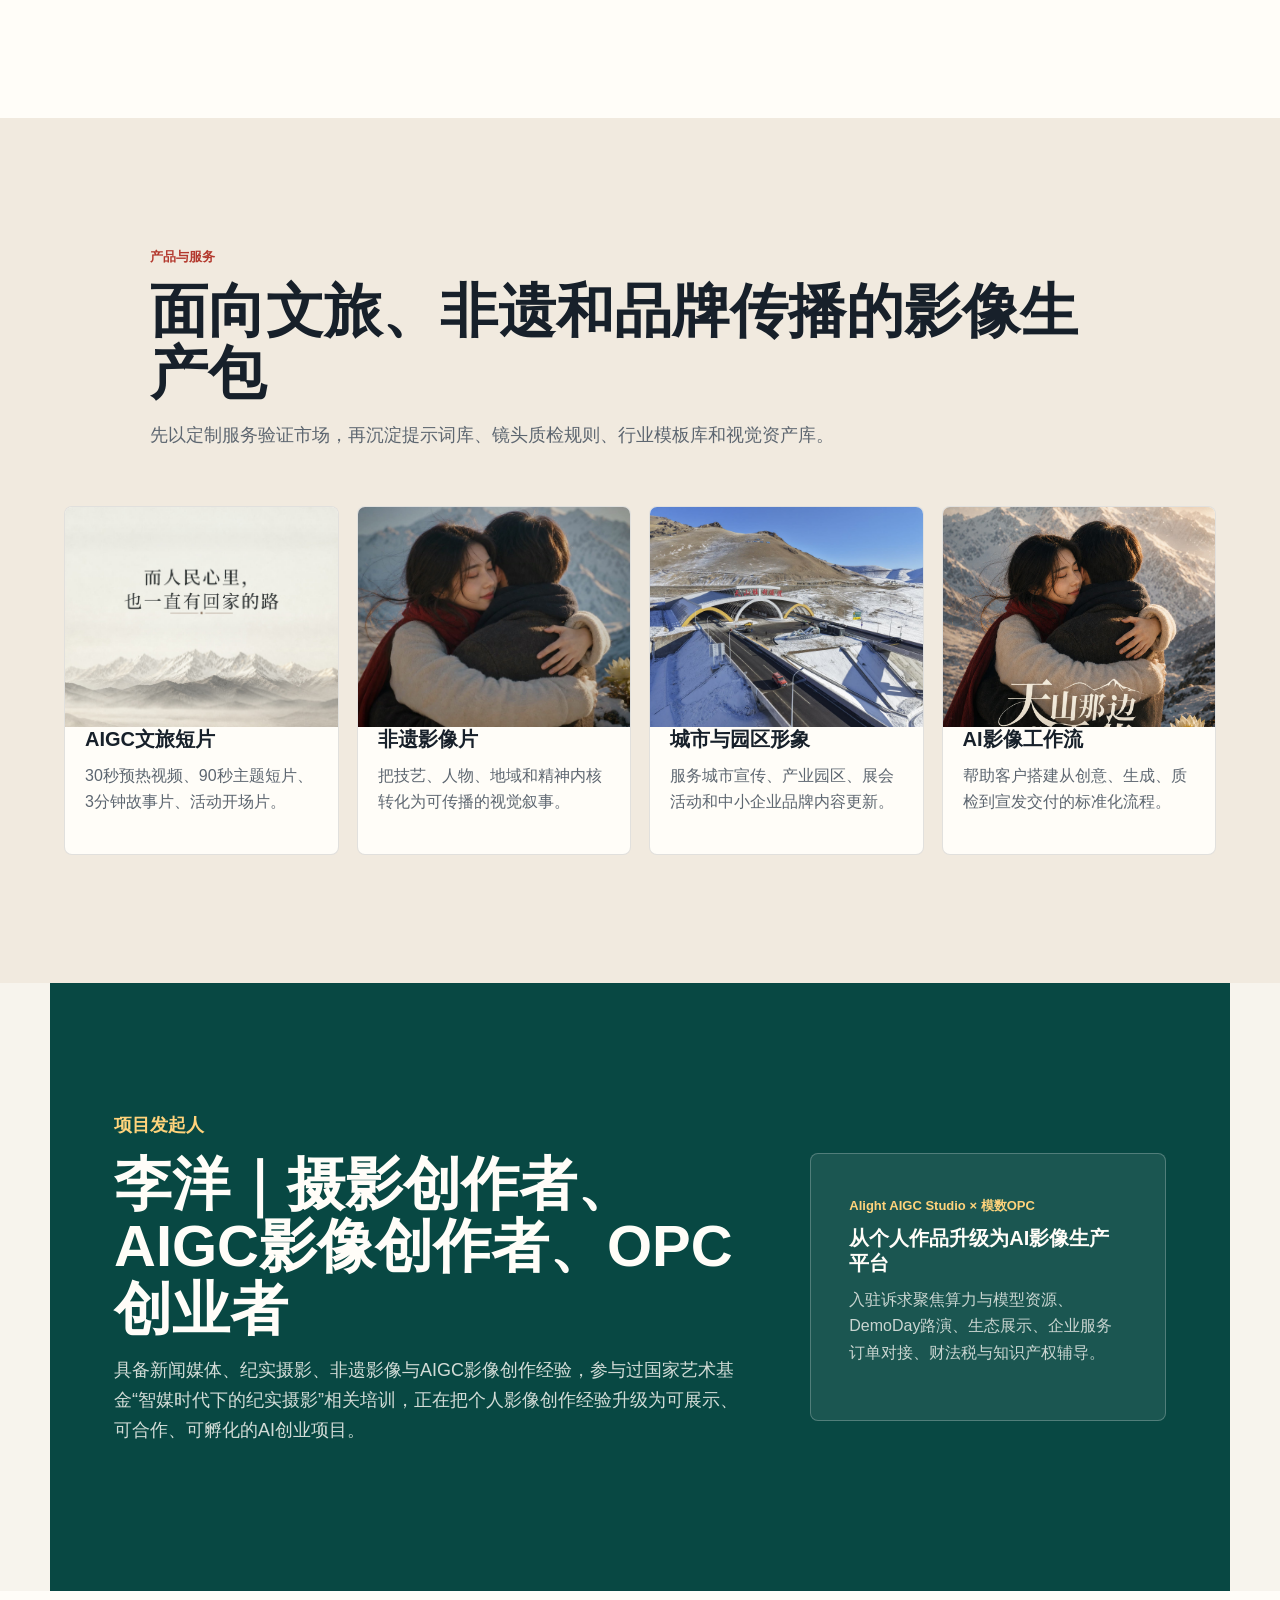
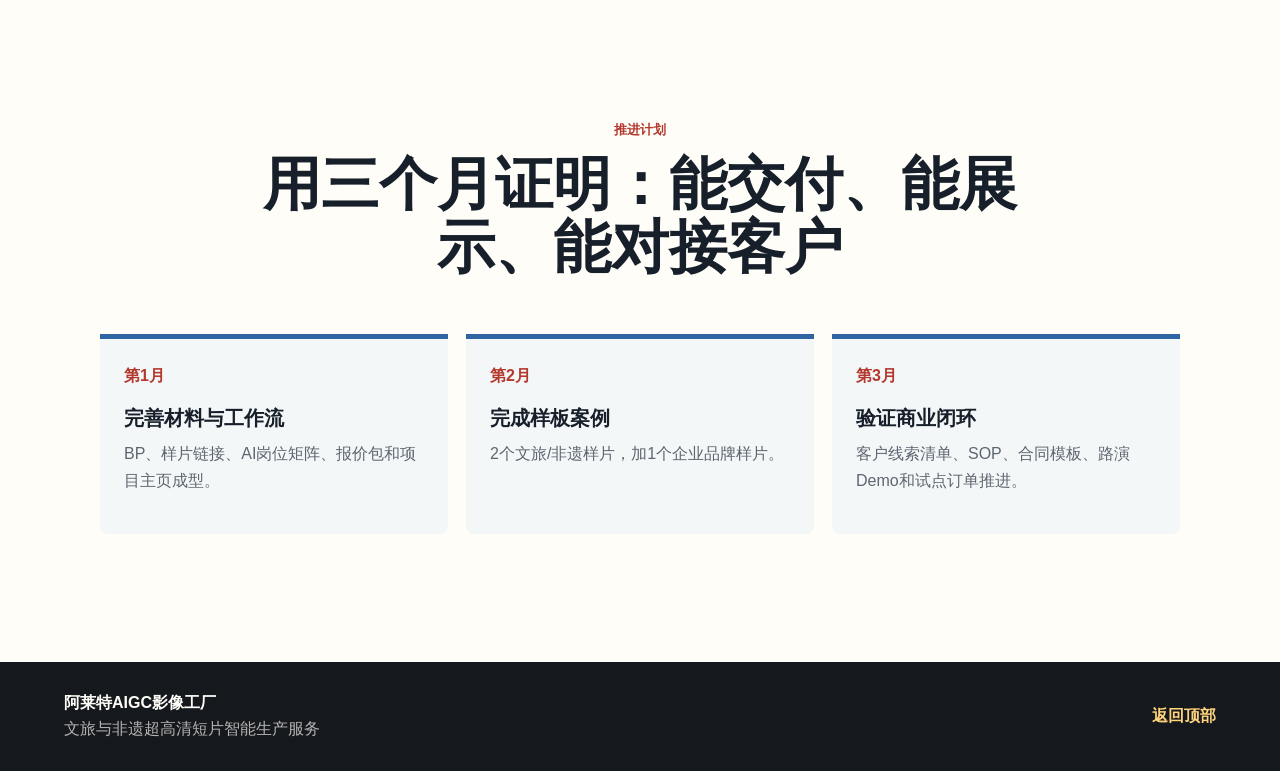
==== commit 9d21111c: "Publish AIGC studio website" ====
--- a/index.html
+++ b/index.html
@@ -3,342 +3,38 @@
   <head>
     <meta charset="utf-8">
     <meta name="viewport" content="width=device-width, initial-scale=1">
-    <title>阿莱特AIGC影像工厂 | Alight AIGC Studio</title>
+    <title>阿莱特AIGC影像工厂</title>
     <meta
       name="description"
-      content="阿莱特AIGC影像工厂：面向文旅、非遗、城市宣传和品牌传播的AIGC影像生产服务，首个样片《天山那边的雪莲》。"
+      content="阿莱特AIGC影像工厂：面向文旅、非遗、城市宣传和品牌传播的AIGC影像生产服务。"
     >
-    <meta property="og:title" content="阿莱特AIGC影像工厂">
-    <meta property="og:description" content="面向文旅与非遗的AIGC影像生产服务。">
-    <meta property="og:type" content="website">
-    <meta property="og:image" content="assets/img/cover.jpg">
-    <link rel="preload" href="assets/img/cover.jpg" as="image">
-    <link rel="stylesheet" href="styles.css">
+    <meta http-equiv="refresh" content="0; url=site/">
+    <link rel="canonical" href="site/">
+    <style>
+      body {
+        min-height: 100vh;
+        margin: 0;
+        display: grid;
+        place-items: center;
+        color: #17202a;
+        background: #f7f4ed;
+        font-family: -apple-system, BlinkMacSystemFont, "Segoe UI", "Microsoft YaHei", sans-serif;
+      }
+
+      main {
+        width: min(560px, calc(100% - 40px));
+      }
+
+      a {
+        color: #0e6f68;
+        font-weight: 800;
+      }
+    </style>
   </head>
   <body>
-    <header class="site-header" data-header>
-      <a class="brand" href="#top" aria-label="回到首页">
-        <span class="brand-mark">A</span>
-        <span>
-          <strong>Alight AIGC Studio</strong>
-          <small>阿莱特AIGC影像工厂</small>
-        </span>
-      </a>
-      <nav class="nav" aria-label="主导航">
-        <a href="#film">样片</a>
-        <a href="#story">故事</a>
-        <a href="#workflow">工作流</a>
-        <a href="#service">服务</a>
-        <a href="#roadmap">计划</a>
-      </nav>
-    </header>
-
-    <main id="top">
-      <section class="hero" aria-labelledby="hero-title">
-        <video class="hero-video" autoplay muted loop playsinline poster="assets/img/cover.jpg">
-          <source src="assets/video/hero-loop.mp4" type="video/mp4">
-        </video>
-        <div class="hero-scrim"></div>
-        <div class="hero-inner">
-          <p class="eyebrow">文旅与非遗 AIGC 影像生产样板</p>
-          <h1 id="hero-title">阿莱特AIGC影像工厂</h1>
-          <p class="hero-copy">
-            一个创作者调度233个AI岗位智能体，把创意、分镜、生成、质检、剪辑和宣发交付组织成可复制的专业影像生产流程。
-          </p>
-          <div class="hero-actions">
-            <a class="button primary" href="#film">观看《天山那边的雪莲》</a>
-            <a class="button ghost" href="#service">查看生产服务</a>
-          </div>
-        </div>
-      </section>
-
-      <section class="signal-band" aria-label="项目关键信息">
-        <div>
-          <strong>3分11秒</strong>
-          <span>AIGC诗意短片样片</span>
-        </div>
-        <div>
-          <strong>233个</strong>
-          <span>AI岗位智能体矩阵</span>
-        </div>
-        <div>
-          <strong>文旅 / 非遗 / 城市形象</strong>
-          <span>高频、低成本、电影感内容生产</span>
-        </div>
-      </section>
-
-      <section class="section film-section" id="film" aria-labelledby="film-title">
-        <div class="section-heading">
-          <p class="eyebrow">首个展示样片</p>
-          <h2 id="film-title">《天山那边的雪莲》</h2>
-          <p>
-            以新疆天山为背景，从童年雪人约定出发，把个人等待、交通建设与民族地区新貌收束为一句话：路通之后，人心相连。
-          </p>
-        </div>
-        <div class="film-layout">
-          <figure class="feature-player">
-            <video controls playsinline poster="assets/img/film-poster.jpg" preload="metadata">
-              <source src="assets/video/tian-shan-snow-lotus-720p.mp4" type="video/mp4">
-            </video>
-            <figcaption>网页播放版：720p / H.264 / AAC，保留完整成片声音。</figcaption>
-          </figure>
-          <div class="film-notes">
-            <h3>现实题材与诗意童话感</h3>
-            <p>
-              女孩留在北疆伊犁，男孩走向南疆喀什，一座山把两个人分开，也把无数普通人的牵挂留在路上。多年后，雪莲盛开的山谷里出现“雪人花园”。
-            </p>
-            <p>
-              天山胜利隧道、昭温公路等交通建设成为故事的现实底色；雪莲象征高寒中的坚韧与纯净，雪人承载普通人的等待与愿望。
-            </p>
-            <ul class="plain-list">
-              <li>画面生成：Seedance 2.0 逐镜头控制</li>
-              <li>连续性策略：人物定妆图、场景参考图、尾帧衔接</li>
-              <li>后期流程：统一剪辑、旁白、对白、音乐与海报包装</li>
-            </ul>
-          </div>
-        </div>
-      </section>
-
-      <section class="section story-section" id="story" aria-labelledby="story-title">
-        <div class="section-heading narrow">
-          <p class="eyebrow">故事结构</p>
-          <h2 id="story-title">三个反转，让样片从“等待”走向“共同体”</h2>
-        </div>
-        <div class="story-grid">
-          <article class="story-card">
-            <img src="assets/img/snow-lotus-garden.jpg" alt="雪莲花海中的雪人花园">
-            <div>
-              <span>反转一</span>
-              <h3>雪人不只来自一个女孩</h3>
-              <p>摄影师以为雪人花园只是漫长等待，后来才知道，村民、司机、牧民、工人和游客都把牵挂留在这里。</p>
-            </div>
-          </article>
-          <article class="story-card">
-            <img src="assets/img/tunnel-road.jpg" alt="隧道口与公路延展">
-            <div>
-              <span>反转二</span>
-              <h3>男孩也在修近回家的路</h3>
-              <p>他不是被动等待路通的人，而是参与新路建设与试运行保障的人，把想念变成行动。</p>
-            </div>
-          </article>
-          <article class="story-card">
-            <img src="assets/img/hairpin.jpg" alt="石榴花发卡近景">
-            <div>
-              <span>反转三</span>
-              <h3>传说回到现实生活</h3>
-              <p>片尾父女并非普通旁观者。那位父亲就是当年的男孩，戴着石榴花发卡走来的女主，是孩子的妈妈。</p>
-            </div>
-          </article>
-        </div>
-      </section>
-
-      <section class="section gallery-section" aria-labelledby="gallery-title">
-        <div class="section-heading">
-          <p class="eyebrow">镜头资产墙</p>
-          <h2 id="gallery-title">从童年雪地到天山归路</h2>
-          <p>精选8个生成镜头做成轻量循环片段，用于展示画面质感、场景控制和叙事连续性。</p>
-        </div>
-        <div class="filter-bar" aria-label="镜头筛选">
-          <button class="filter-button is-active" type="button" data-filter="all">全部</button>
-          <button class="filter-button" type="button" data-filter="emotion">人物情绪</button>
-          <button class="filter-button" type="button" data-filter="place">地域场景</button>
-          <button class="filter-button" type="button" data-filter="road">道路工程</button>
-        </div>
-        <div class="clip-grid" data-clip-grid>
-          <article class="clip-card" data-category="emotion">
-            <video muted loop playsinline preload="metadata" poster="assets/img/shot-childhood.jpg">
-              <source src="assets/video/shot-childhood.mp4" type="video/mp4">
-            </video>
-            <div>
-              <span>Shot 01</span>
-              <h3>童年的起点</h3>
-            </div>
-          </article>
-          <article class="clip-card" data-category="place">
-            <video muted loop playsinline preload="metadata" poster="assets/img/shot-kashgar.jpg">
-              <source src="assets/video/shot-kashgar.mp4" type="video/mp4">
-            </video>
-            <div>
-              <span>Shot 04</span>
-              <h3>喀什古城的人间烟火</h3>
-            </div>
-          </article>
-          <article class="clip-card" data-category="place">
-            <video muted loop playsinline preload="metadata" poster="assets/img/shot-lotus.jpg">
-              <source src="assets/video/shot-lotus.mp4" type="video/mp4">
-            </video>
-            <div>
-              <span>Shot 07</span>
-              <h3>雪莲盛开的地方</h3>
-            </div>
-          </article>
-          <article class="clip-card" data-category="emotion">
-            <video muted loop playsinline preload="metadata" poster="assets/img/shot-garden.jpg">
-              <source src="assets/video/shot-garden.mp4" type="video/mp4">
-            </video>
-            <div>
-              <span>Shot 10</span>
-              <h3>雪人花园初成</h3>
-            </div>
-          </article>
-          <article class="clip-card" data-category="road">
-            <video muted loop playsinline preload="metadata" poster="assets/img/shot-builders.jpg">
-              <source src="assets/video/shot-builders.mp4" type="video/mp4">
-            </video>
-            <div>
-              <span>Shot 14</span>
-              <h3>修路的人们</h3>
-            </div>
-          </article>
-          <article class="clip-card" data-category="road">
-            <video muted loop playsinline preload="metadata" poster="assets/img/shot-tunnel.jpg">
-              <source src="assets/video/shot-tunnel.mp4" type="video/mp4">
-            </video>
-            <div>
-              <span>Shot 16</span>
-              <h3>隧道与公路连接</h3>
-            </div>
-          </article>
-          <article class="clip-card" data-category="emotion">
-            <video muted loop playsinline preload="metadata" poster="assets/img/shot-reunion.jpg">
-              <source src="assets/video/shot-reunion.mp4" type="video/mp4">
-            </video>
-            <div>
-              <span>Shot 18</span>
-              <h3>重逢看见彼此</h3>
-            </div>
-          </article>
-          <article class="clip-card" data-category="road">
-            <video muted loop playsinline preload="metadata" poster="assets/img/shot-aerial.jpg">
-              <source src="assets/video/shot-aerial.mp4" type="video/mp4">
-            </video>
-            <div>
-              <span>Shot 20</span>
-              <h3>主题收束航拍</h3>
-            </div>
-          </article>
-        </div>
-      </section>
-
-      <section class="section workflow-section" id="workflow" aria-labelledby="workflow-title">
-        <div class="section-heading narrow">
-          <p class="eyebrow">生产方法</p>
-          <h2 id="workflow-title">把AIGC从单点生成升级为可交付流程</h2>
-        </div>
-        <div class="workflow-grid">
-          <article>
-            <span>01</span>
-            <h3>策划与脚本</h3>
-            <p>从客户需求、主题方向、人物关系和叙事结构开始，先确定“为什么拍”和“拍给谁看”。</p>
-          </article>
-          <article>
-            <span>02</span>
-            <h3>角色与场景资产</h3>
-            <p>建立人物定妆图、场景参考图、关键道具图和视觉基调，降低生成过程中的漂移。</p>
-          </article>
-          <article>
-            <span>03</span>
-            <h3>镜头生成与质检</h3>
-            <p>按分镜拆解提示词，围绕连续性、动作、构图、真实感和情绪稳定性进行多轮筛选。</p>
-          </article>
-          <article>
-            <span>04</span>
-            <h3>剪辑与交付包装</h3>
-            <p>统一完成剪辑、声音、字幕、海报、路演材料和客户版本，让作品能被展示、复用和报价。</p>
-          </article>
-        </div>
-        <div class="process-visual">
-          <img src="assets/img/people-road.jpg" alt="天山与道路场景参考图">
-          <div>
-            <p class="eyebrow">AI岗位智能体矩阵</p>
-            <h3>233个岗位不是噱头，而是生产拆解方式</h3>
-            <p>
-              项目把传统影视团队中的创意策划、脚本、分镜、提示词、镜头生成、质量检查、剪辑建议、宣发文案与客户交付流程拆解为可复用的AI协作岗位。
-            </p>
-          </div>
-        </div>
-      </section>
-
-      <section class="section service-section" id="service" aria-labelledby="service-title">
-        <div class="section-heading">
-          <p class="eyebrow">产品与服务</p>
-          <h2 id="service-title">面向文旅、非遗和品牌传播的影像生产包</h2>
-          <p>先以定制服务验证市场，再沉淀提示词库、镜头质检规则、行业模板库和视觉资产库。</p>
-        </div>
-        <div class="service-grid">
-          <article>
-            <img src="assets/img/home-road.jpg" alt="天山道路与家园场景">
-            <h3>AIGC文旅短片</h3>
-            <p>30秒预热视频、90秒主题短片、3分钟故事片、活动开场片。</p>
-          </article>
-          <article>
-            <img src="assets/img/base-scene.jpg" alt="AIGC视觉底图">
-            <h3>非遗影像片</h3>
-            <p>把技艺、人物、地域和精神内核转化为可传播的视觉叙事。</p>
-          </article>
-          <article>
-            <img src="assets/img/real-tunnel.jpg" alt="真实隧道公路素材">
-            <h3>城市与园区形象</h3>
-            <p>服务城市宣传、产业园区、展会活动和中小企业品牌内容更新。</p>
-          </article>
-          <article>
-            <img src="assets/img/vertical-cover.jpg" alt="竖版短片封面">
-            <h3>AI影像工作流</h3>
-            <p>帮助客户搭建从创意、生成、质检到宣发交付的标准化流程。</p>
-          </article>
-        </div>
-      </section>
-
-      <section class="section founder-section" aria-labelledby="founder-title">
-        <div class="founder-copy">
-          <p class="eyebrow">项目发起人</p>
-          <h2 id="founder-title">李洋｜摄影创作者、AIGC影像创作者、OPC创业者</h2>
-          <p>
-            具备新闻媒体、纪实摄影、非遗影像与AIGC影像创作经验，参与过国家艺术基金“智媒时代下的纪实摄影”相关培训，正在把个人影像创作经验升级为可展示、可合作、可孵化的AI创业项目。
-          </p>
-        </div>
-        <div class="founder-panel">
-          <span>Alight AIGC Studio × 模数OPC</span>
-          <h3>从个人作品升级为AI影像生产平台</h3>
-          <p>
-            入驻诉求聚焦算力与模型资源、DemoDay路演、生态展示、企业服务订单对接、财法税与知识产权辅导。
-          </p>
-        </div>
-      </section>
-
-      <section class="section roadmap-section" id="roadmap" aria-labelledby="roadmap-title">
-        <div class="section-heading narrow">
-          <p class="eyebrow">推进计划</p>
-          <h2 id="roadmap-title">用三个月证明：能交付、能展示、能对接客户</h2>
-        </div>
-        <ol class="roadmap">
-          <li>
-            <span>第1月</span>
-            <h3>完善材料与工作流</h3>
-            <p>BP、样片链接、AI岗位矩阵、报价包和项目主页成型。</p>
-          </li>
-          <li>
-            <span>第2月</span>
-            <h3>完成样板案例</h3>
-            <p>2个文旅/非遗样片，加1个企业品牌样片。</p>
-          </li>
-          <li>
-            <span>第3月</span>
-            <h3>验证商业闭环</h3>
-            <p>客户线索清单、SOP、合同模板、路演Demo和试点订单推进。</p>
-          </li>
-        </ol>
-      </section>
+    <main>
+      <h1>阿莱特AIGC影像工厂</h1>
+      <p>网站正在打开。如果页面没有自动跳转，请点击 <a href="site/">进入网站</a>。</p>
     </main>
-
-    <footer class="site-footer">
-      <div>
-        <strong>阿莱特AIGC影像工厂</strong>
-        <span>文旅与非遗超高清短片智能生产服务</span>
-      </div>
-      <a href="#top">返回顶部</a>
-    </footer>
-
-    <script src="main.js"></script>
   </body>
 </html>
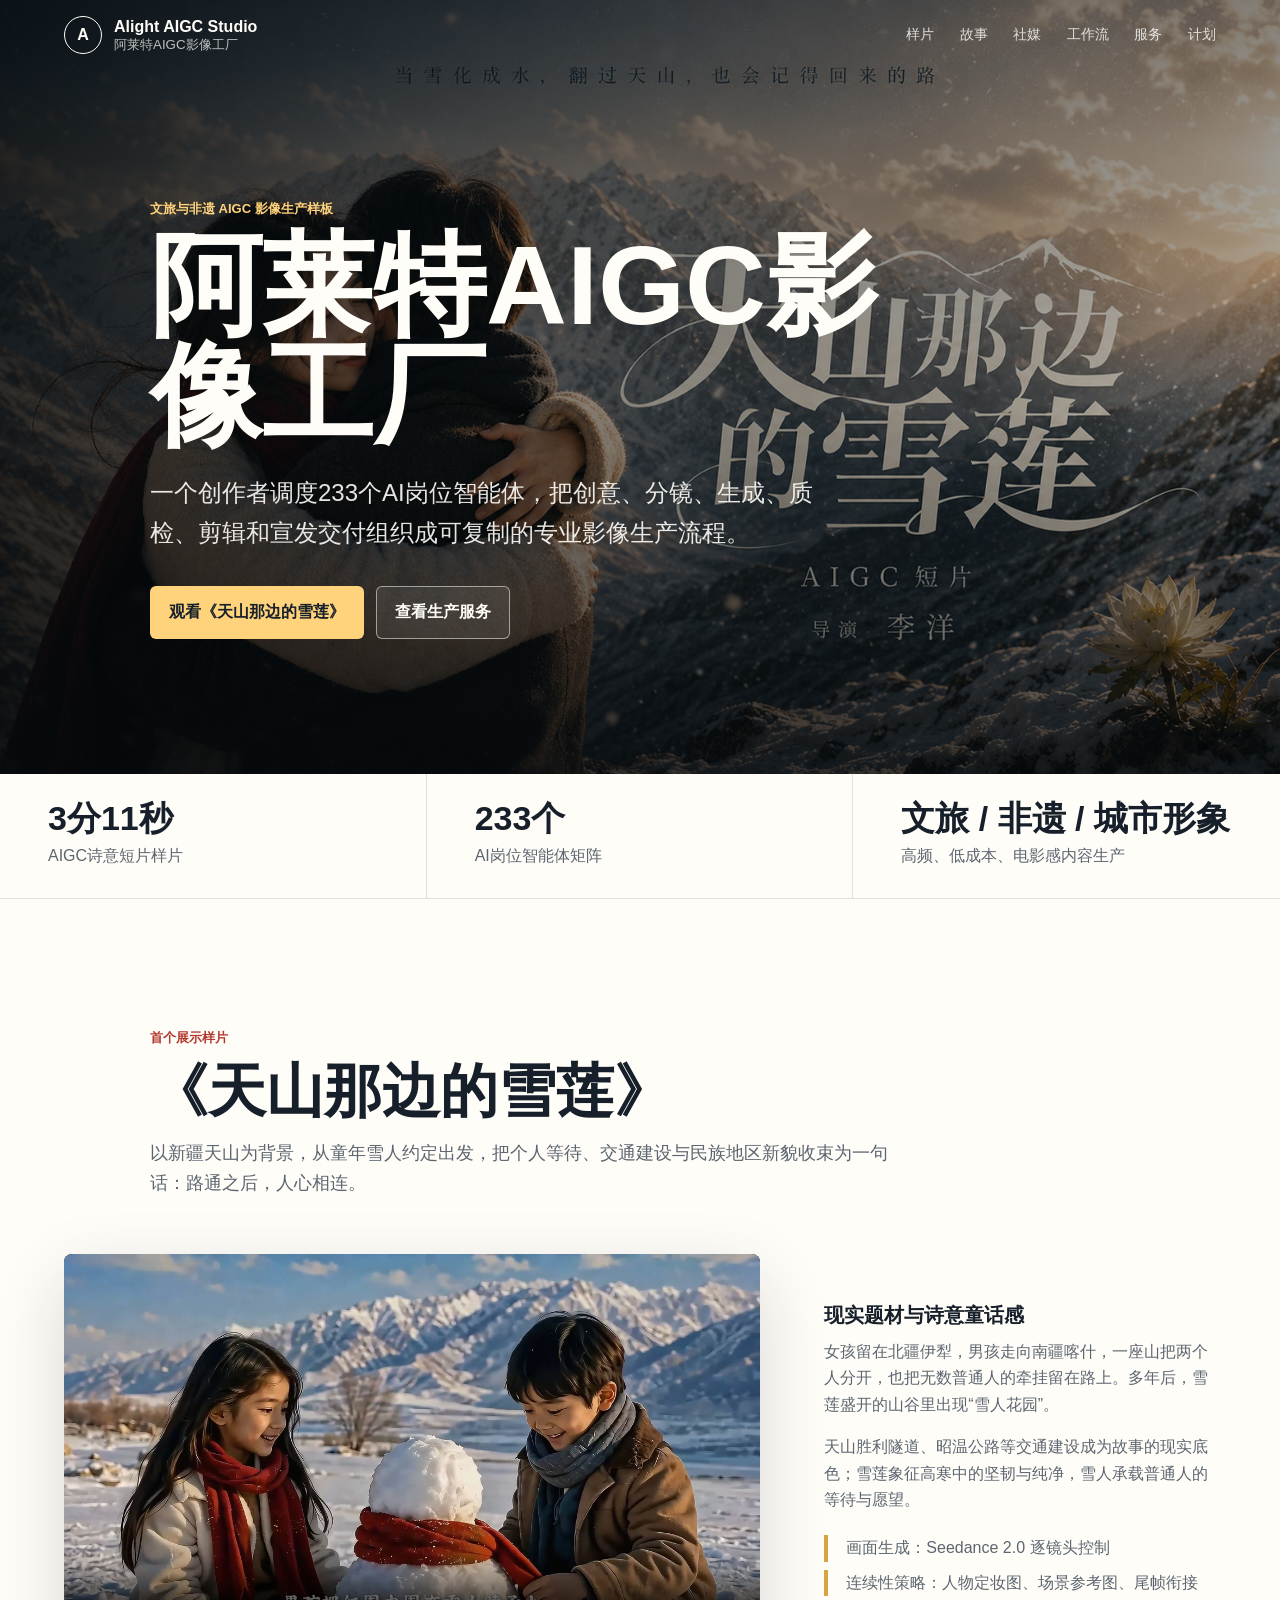
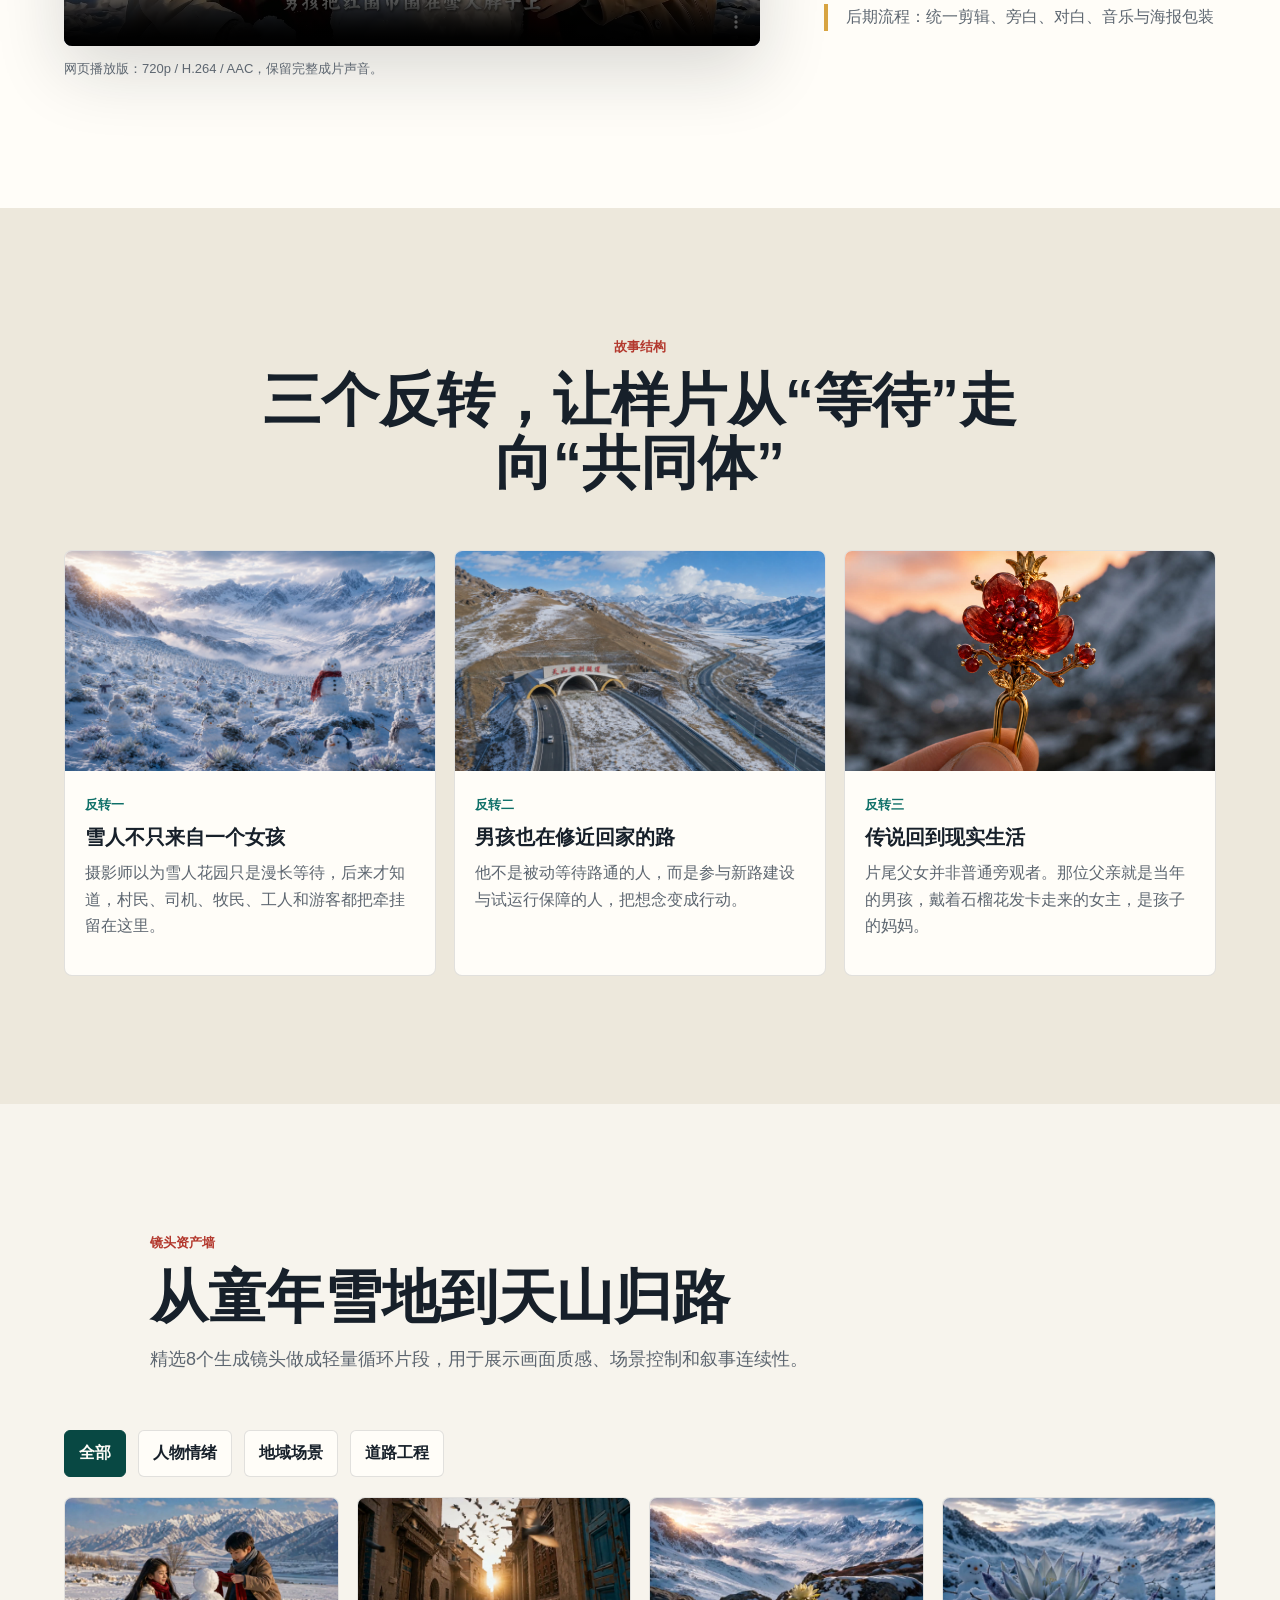
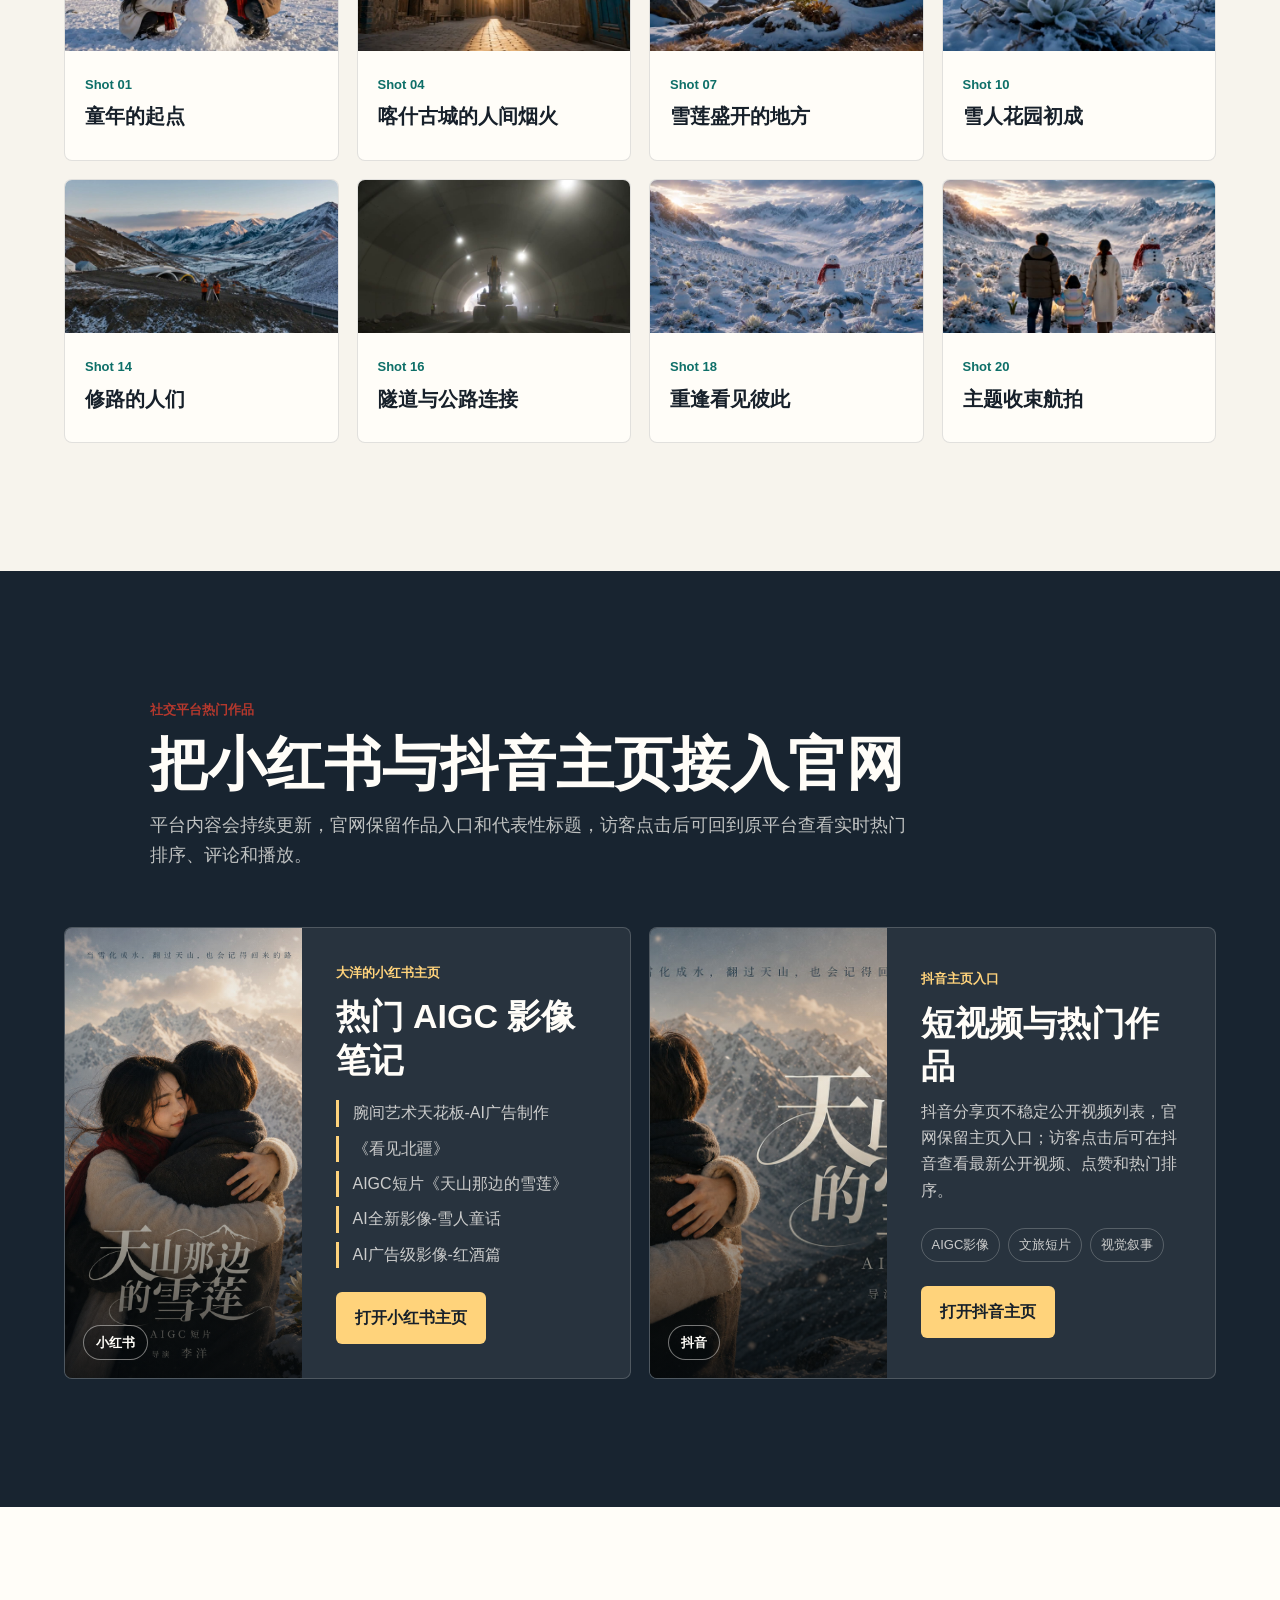
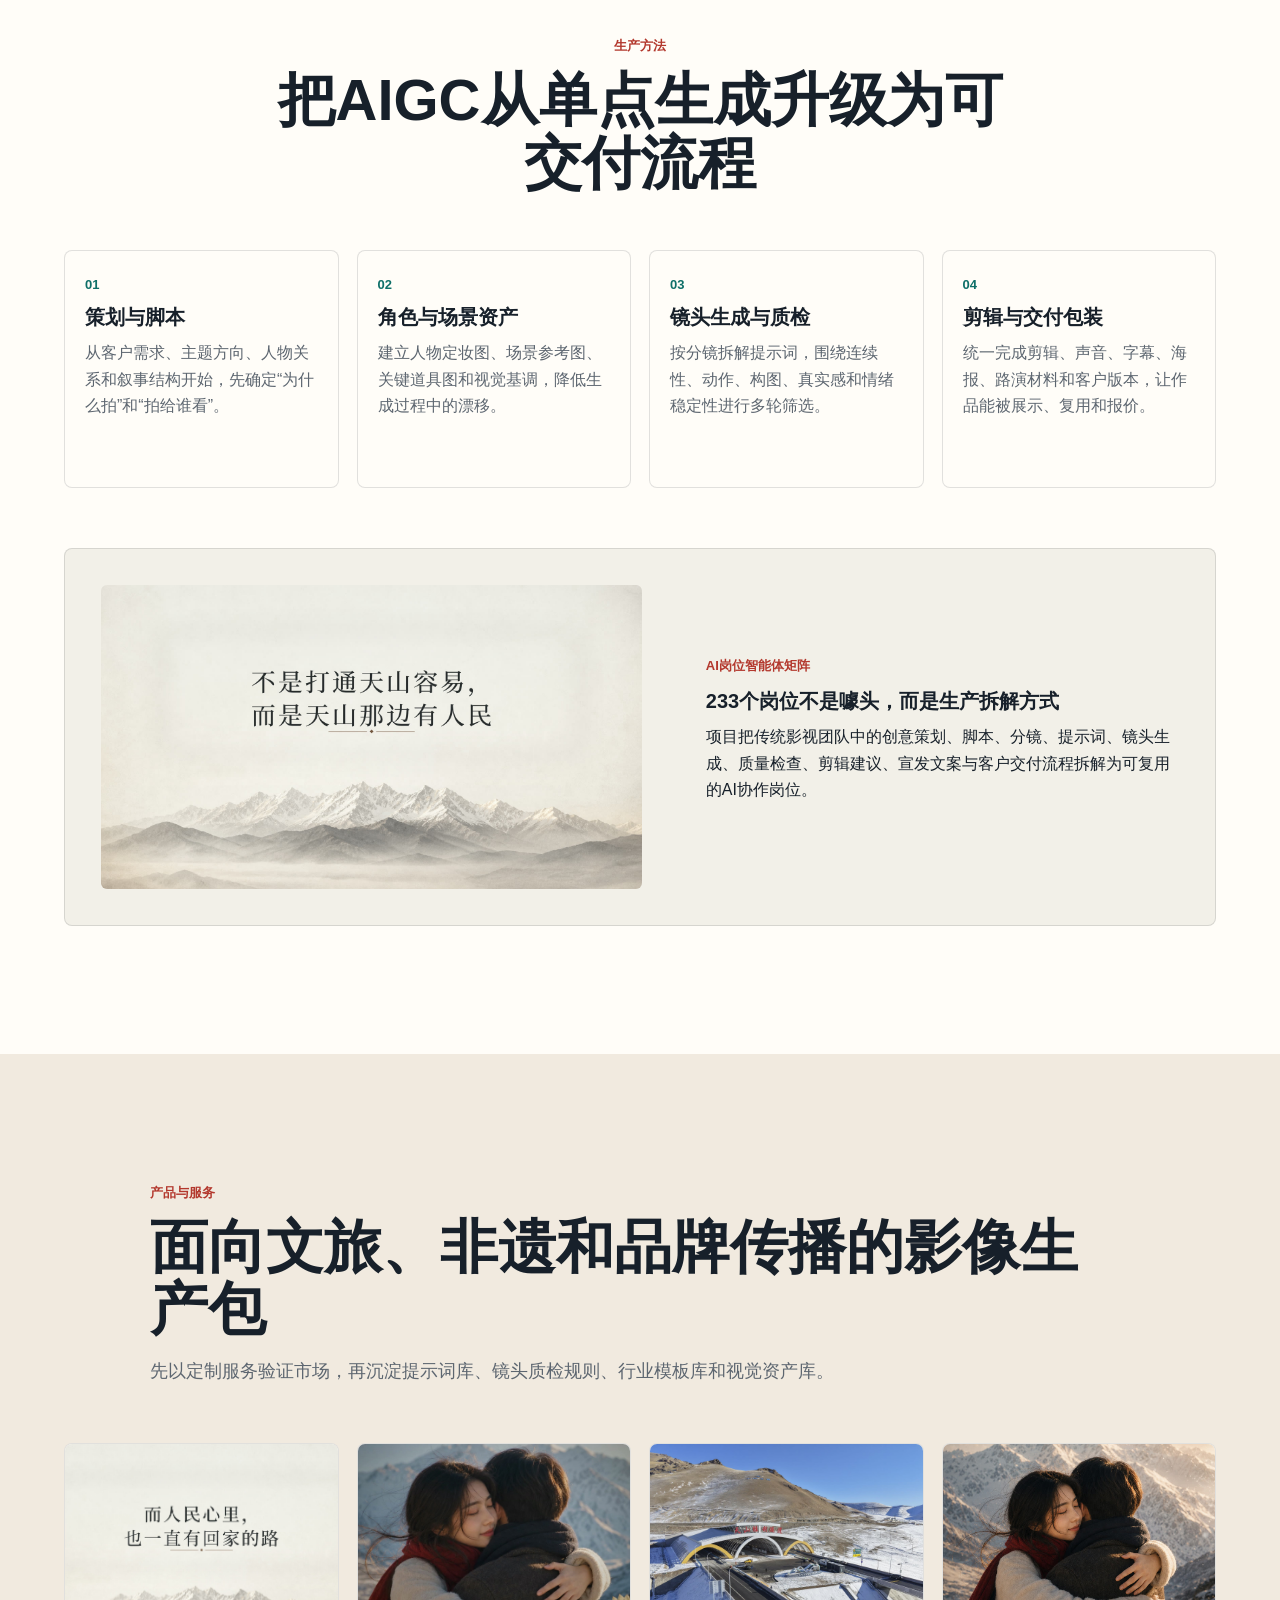
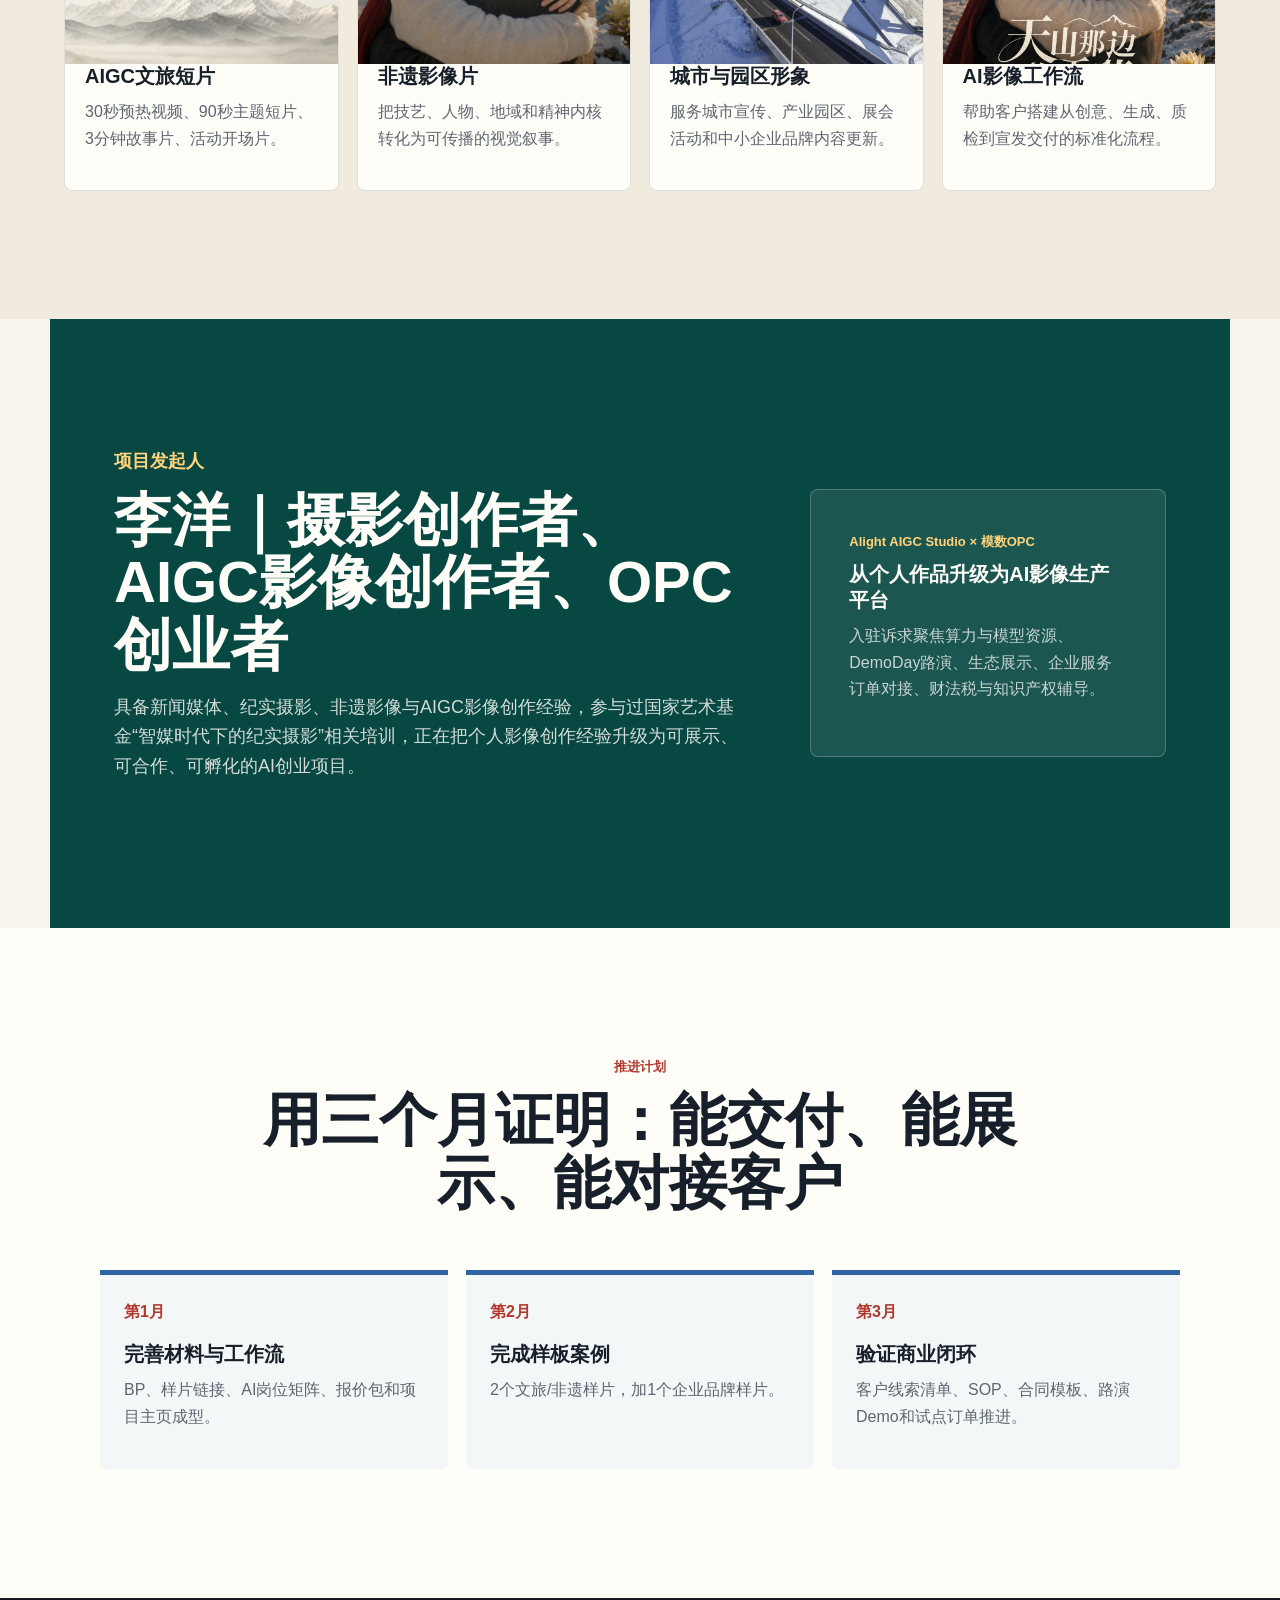
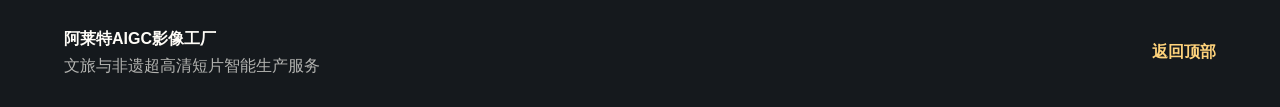
==== commit 7f1fa551: "Add social video showcase" ====
--- a/index.html
+++ b/index.html
@@ -3,38 +3,388 @@
   <head>
     <meta charset="utf-8">
     <meta name="viewport" content="width=device-width, initial-scale=1">
-    <title>阿莱特AIGC影像工厂</title>
+    <title>阿莱特AIGC影像工厂 | Alight AIGC Studio</title>
     <meta
       name="description"
-      content="阿莱特AIGC影像工厂：面向文旅、非遗、城市宣传和品牌传播的AIGC影像生产服务。"
+      content="阿莱特AIGC影像工厂：面向文旅、非遗、城市宣传和品牌传播的AIGC影像生产服务，首个样片《天山那边的雪莲》。"
     >
-    <meta http-equiv="refresh" content="0; url=site/">
-    <link rel="canonical" href="site/">
-    <style>
-      body {
-        min-height: 100vh;
-        margin: 0;
-        display: grid;
-        place-items: center;
-        color: #17202a;
-        background: #f7f4ed;
-        font-family: -apple-system, BlinkMacSystemFont, "Segoe UI", "Microsoft YaHei", sans-serif;
-      }
-
-      main {
-        width: min(560px, calc(100% - 40px));
-      }
-
-      a {
-        color: #0e6f68;
-        font-weight: 800;
-      }
-    </style>
+    <meta property="og:title" content="阿莱特AIGC影像工厂">
+    <meta property="og:description" content="面向文旅与非遗的AIGC影像生产服务。">
+    <meta property="og:type" content="website">
+    <meta property="og:image" content="assets/img/cover.jpg">
+    <link rel="preload" href="assets/img/cover.jpg" as="image">
+    <link rel="stylesheet" href="styles.css">
   </head>
   <body>
-    <main>
-      <h1>阿莱特AIGC影像工厂</h1>
-      <p>网站正在打开。如果页面没有自动跳转，请点击 <a href="site/">进入网站</a>。</p>
+    <header class="site-header" data-header>
+      <a class="brand" href="#top" aria-label="回到首页">
+        <span class="brand-mark">A</span>
+        <span>
+          <strong>Alight AIGC Studio</strong>
+          <small>阿莱特AIGC影像工厂</small>
+        </span>
+      </a>
+      <nav class="nav" aria-label="主导航">
+        <a href="#film">样片</a>
+        <a href="#story">故事</a>
+        <a href="#social">社媒</a>
+        <a href="#workflow">工作流</a>
+        <a href="#service">服务</a>
+        <a href="#roadmap">计划</a>
+      </nav>
+    </header>
+
+    <main id="top">
+      <section class="hero" aria-labelledby="hero-title">
+        <video class="hero-video" autoplay muted loop playsinline poster="assets/img/cover.jpg">
+          <source src="assets/video/hero-loop.mp4" type="video/mp4">
+        </video>
+        <div class="hero-scrim"></div>
+        <div class="hero-inner">
+          <p class="eyebrow">文旅与非遗 AIGC 影像生产样板</p>
+          <h1 id="hero-title">阿莱特AIGC影像工厂</h1>
+          <p class="hero-copy">
+            一个创作者调度233个AI岗位智能体，把创意、分镜、生成、质检、剪辑和宣发交付组织成可复制的专业影像生产流程。
+          </p>
+          <div class="hero-actions">
+            <a class="button primary" href="#film">观看《天山那边的雪莲》</a>
+            <a class="button ghost" href="#service">查看生产服务</a>
+          </div>
+        </div>
+      </section>
+
+      <section class="signal-band" aria-label="项目关键信息">
+        <div>
+          <strong>3分11秒</strong>
+          <span>AIGC诗意短片样片</span>
+        </div>
+        <div>
+          <strong>233个</strong>
+          <span>AI岗位智能体矩阵</span>
+        </div>
+        <div>
+          <strong>文旅 / 非遗 / 城市形象</strong>
+          <span>高频、低成本、电影感内容生产</span>
+        </div>
+      </section>
+
+      <section class="section film-section" id="film" aria-labelledby="film-title">
+        <div class="section-heading">
+          <p class="eyebrow">首个展示样片</p>
+          <h2 id="film-title">《天山那边的雪莲》</h2>
+          <p>
+            以新疆天山为背景，从童年雪人约定出发，把个人等待、交通建设与民族地区新貌收束为一句话：路通之后，人心相连。
+          </p>
+        </div>
+        <div class="film-layout">
+          <figure class="feature-player">
+            <video controls playsinline poster="assets/img/film-poster.jpg" preload="metadata">
+              <source src="assets/video/tian-shan-snow-lotus-720p.mp4" type="video/mp4">
+            </video>
+            <figcaption>网页播放版：720p / H.264 / AAC，保留完整成片声音。</figcaption>
+          </figure>
+          <div class="film-notes">
+            <h3>现实题材与诗意童话感</h3>
+            <p>
+              女孩留在北疆伊犁，男孩走向南疆喀什，一座山把两个人分开，也把无数普通人的牵挂留在路上。多年后，雪莲盛开的山谷里出现“雪人花园”。
+            </p>
+            <p>
+              天山胜利隧道、昭温公路等交通建设成为故事的现实底色；雪莲象征高寒中的坚韧与纯净，雪人承载普通人的等待与愿望。
+            </p>
+            <ul class="plain-list">
+              <li>画面生成：Seedance 2.0 逐镜头控制</li>
+              <li>连续性策略：人物定妆图、场景参考图、尾帧衔接</li>
+              <li>后期流程：统一剪辑、旁白、对白、音乐与海报包装</li>
+            </ul>
+          </div>
+        </div>
+      </section>
+
+      <section class="section story-section" id="story" aria-labelledby="story-title">
+        <div class="section-heading narrow">
+          <p class="eyebrow">故事结构</p>
+          <h2 id="story-title">三个反转，让样片从“等待”走向“共同体”</h2>
+        </div>
+        <div class="story-grid">
+          <article class="story-card">
+            <img src="assets/img/snow-lotus-garden.jpg" alt="雪莲花海中的雪人花园">
+            <div>
+              <span>反转一</span>
+              <h3>雪人不只来自一个女孩</h3>
+              <p>摄影师以为雪人花园只是漫长等待，后来才知道，村民、司机、牧民、工人和游客都把牵挂留在这里。</p>
+            </div>
+          </article>
+          <article class="story-card">
+            <img src="assets/img/tunnel-road.jpg" alt="隧道口与公路延展">
+            <div>
+              <span>反转二</span>
+              <h3>男孩也在修近回家的路</h3>
+              <p>他不是被动等待路通的人，而是参与新路建设与试运行保障的人，把想念变成行动。</p>
+            </div>
+          </article>
+          <article class="story-card">
+            <img src="assets/img/hairpin.jpg" alt="石榴花发卡近景">
+            <div>
+              <span>反转三</span>
+              <h3>传说回到现实生活</h3>
+              <p>片尾父女并非普通旁观者。那位父亲就是当年的男孩，戴着石榴花发卡走来的女主，是孩子的妈妈。</p>
+            </div>
+          </article>
+        </div>
+      </section>
+
+      <section class="section gallery-section" aria-labelledby="gallery-title">
+        <div class="section-heading">
+          <p class="eyebrow">镜头资产墙</p>
+          <h2 id="gallery-title">从童年雪地到天山归路</h2>
+          <p>精选8个生成镜头做成轻量循环片段，用于展示画面质感、场景控制和叙事连续性。</p>
+        </div>
+        <div class="filter-bar" aria-label="镜头筛选">
+          <button class="filter-button is-active" type="button" data-filter="all">全部</button>
+          <button class="filter-button" type="button" data-filter="emotion">人物情绪</button>
+          <button class="filter-button" type="button" data-filter="place">地域场景</button>
+          <button class="filter-button" type="button" data-filter="road">道路工程</button>
+        </div>
+        <div class="clip-grid" data-clip-grid>
+          <article class="clip-card" data-category="emotion">
+            <video muted loop playsinline preload="metadata" poster="assets/img/shot-childhood.jpg">
+              <source src="assets/video/shot-childhood.mp4" type="video/mp4">
+            </video>
+            <div>
+              <span>Shot 01</span>
+              <h3>童年的起点</h3>
+            </div>
+          </article>
+          <article class="clip-card" data-category="place">
+            <video muted loop playsinline preload="metadata" poster="assets/img/shot-kashgar.jpg">
+              <source src="assets/video/shot-kashgar.mp4" type="video/mp4">
+            </video>
+            <div>
+              <span>Shot 04</span>
+              <h3>喀什古城的人间烟火</h3>
+            </div>
+          </article>
+          <article class="clip-card" data-category="place">
+            <video muted loop playsinline preload="metadata" poster="assets/img/shot-lotus.jpg">
+              <source src="assets/video/shot-lotus.mp4" type="video/mp4">
+            </video>
+            <div>
+              <span>Shot 07</span>
+              <h3>雪莲盛开的地方</h3>
+            </div>
+          </article>
+          <article class="clip-card" data-category="emotion">
+            <video muted loop playsinline preload="metadata" poster="assets/img/shot-garden.jpg">
+              <source src="assets/video/shot-garden.mp4" type="video/mp4">
+            </video>
+            <div>
+              <span>Shot 10</span>
+              <h3>雪人花园初成</h3>
+            </div>
+          </article>
+          <article class="clip-card" data-category="road">
+            <video muted loop playsinline preload="metadata" poster="assets/img/shot-builders.jpg">
+              <source src="assets/video/shot-builders.mp4" type="video/mp4">
+            </video>
+            <div>
+              <span>Shot 14</span>
+              <h3>修路的人们</h3>
+            </div>
+          </article>
+          <article class="clip-card" data-category="road">
+            <video muted loop playsinline preload="metadata" poster="assets/img/shot-tunnel.jpg">
+              <source src="assets/video/shot-tunnel.mp4" type="video/mp4">
+            </video>
+            <div>
+              <span>Shot 16</span>
+              <h3>隧道与公路连接</h3>
+            </div>
+          </article>
+          <article class="clip-card" data-category="emotion">
+            <video muted loop playsinline preload="metadata" poster="assets/img/shot-reunion.jpg">
+              <source src="assets/video/shot-reunion.mp4" type="video/mp4">
+            </video>
+            <div>
+              <span>Shot 18</span>
+              <h3>重逢看见彼此</h3>
+            </div>
+          </article>
+          <article class="clip-card" data-category="road">
+            <video muted loop playsinline preload="metadata" poster="assets/img/shot-aerial.jpg">
+              <source src="assets/video/shot-aerial.mp4" type="video/mp4">
+            </video>
+            <div>
+              <span>Shot 20</span>
+              <h3>主题收束航拍</h3>
+            </div>
+          </article>
+        </div>
+      </section>
+
+      <section class="section social-section" id="social" aria-labelledby="social-title">
+        <div class="section-heading">
+          <p class="eyebrow">社交平台热门作品</p>
+          <h2 id="social-title">把小红书与抖音主页接入官网</h2>
+          <p>平台内容会持续更新，官网保留作品入口和代表性标题，访客点击后可回到原平台查看实时热门排序、评论和播放。</p>
+        </div>
+        <div class="social-grid">
+          <article class="platform-card xhs-card">
+            <div class="platform-visual">
+              <img src="assets/img/vertical-cover.jpg" alt="小红书热门作品封面展示">
+              <span>小红书</span>
+            </div>
+            <div class="platform-copy">
+              <p class="eyebrow">大洋的小红书主页</p>
+              <h3>热门 AIGC 影像笔记</h3>
+              <ul class="video-link-list">
+                <li>腕间艺术天花板-AI广告制作</li>
+                <li>《看见北疆》</li>
+                <li>AIGC短片《天山那边的雪莲》</li>
+                <li>AI全新影像-雪人童话</li>
+                <li>AI广告级影像-红酒篇</li>
+              </ul>
+              <a class="button social-button" href="https://xhslink.com/m/7wkXNtmVQlX" target="_blank" rel="noopener">打开小红书主页</a>
+            </div>
+          </article>
+          <article class="platform-card douyin-card">
+            <div class="platform-visual">
+              <img src="assets/img/cover.jpg" alt="抖音主页作品展示">
+              <span>抖音</span>
+            </div>
+            <div class="platform-copy">
+              <p class="eyebrow">抖音主页入口</p>
+              <h3>短视频与热门作品</h3>
+              <p>抖音分享页不稳定公开视频列表，官网保留主页入口；访客点击后可在抖音查看最新公开视频、点赞和热门排序。</p>
+              <div class="social-tags" aria-label="抖音内容标签">
+                <span>AIGC影像</span>
+                <span>文旅短片</span>
+                <span>视觉叙事</span>
+              </div>
+              <a class="button social-button" href="https://v.douyin.com/YACY8JzOE1k/" target="_blank" rel="noopener">打开抖音主页</a>
+            </div>
+          </article>
+        </div>
+      </section>
+
+      <section class="section workflow-section" id="workflow" aria-labelledby="workflow-title">
+        <div class="section-heading narrow">
+          <p class="eyebrow">生产方法</p>
+          <h2 id="workflow-title">把AIGC从单点生成升级为可交付流程</h2>
+        </div>
+        <div class="workflow-grid">
+          <article>
+            <span>01</span>
+            <h3>策划与脚本</h3>
+            <p>从客户需求、主题方向、人物关系和叙事结构开始，先确定“为什么拍”和“拍给谁看”。</p>
+          </article>
+          <article>
+            <span>02</span>
+            <h3>角色与场景资产</h3>
+            <p>建立人物定妆图、场景参考图、关键道具图和视觉基调，降低生成过程中的漂移。</p>
+          </article>
+          <article>
+            <span>03</span>
+            <h3>镜头生成与质检</h3>
+            <p>按分镜拆解提示词，围绕连续性、动作、构图、真实感和情绪稳定性进行多轮筛选。</p>
+          </article>
+          <article>
+            <span>04</span>
+            <h3>剪辑与交付包装</h3>
+            <p>统一完成剪辑、声音、字幕、海报、路演材料和客户版本，让作品能被展示、复用和报价。</p>
+          </article>
+        </div>
+        <div class="process-visual">
+          <img src="assets/img/people-road.jpg" alt="天山与道路场景参考图">
+          <div>
+            <p class="eyebrow">AI岗位智能体矩阵</p>
+            <h3>233个岗位不是噱头，而是生产拆解方式</h3>
+            <p>
+              项目把传统影视团队中的创意策划、脚本、分镜、提示词、镜头生成、质量检查、剪辑建议、宣发文案与客户交付流程拆解为可复用的AI协作岗位。
+            </p>
+          </div>
+        </div>
+      </section>
+
+      <section class="section service-section" id="service" aria-labelledby="service-title">
+        <div class="section-heading">
+          <p class="eyebrow">产品与服务</p>
+          <h2 id="service-title">面向文旅、非遗和品牌传播的影像生产包</h2>
+          <p>先以定制服务验证市场，再沉淀提示词库、镜头质检规则、行业模板库和视觉资产库。</p>
+        </div>
+        <div class="service-grid">
+          <article>
+            <img src="assets/img/home-road.jpg" alt="天山道路与家园场景">
+            <h3>AIGC文旅短片</h3>
+            <p>30秒预热视频、90秒主题短片、3分钟故事片、活动开场片。</p>
+          </article>
+          <article>
+            <img src="assets/img/base-scene.jpg" alt="AIGC视觉底图">
+            <h3>非遗影像片</h3>
+            <p>把技艺、人物、地域和精神内核转化为可传播的视觉叙事。</p>
+          </article>
+          <article>
+            <img src="assets/img/real-tunnel.jpg" alt="真实隧道公路素材">
+            <h3>城市与园区形象</h3>
+            <p>服务城市宣传、产业园区、展会活动和中小企业品牌内容更新。</p>
+          </article>
+          <article>
+            <img src="assets/img/vertical-cover.jpg" alt="竖版短片封面">
+            <h3>AI影像工作流</h3>
+            <p>帮助客户搭建从创意、生成、质检到宣发交付的标准化流程。</p>
+          </article>
+        </div>
+      </section>
+
+      <section class="section founder-section" aria-labelledby="founder-title">
+        <div class="founder-copy">
+          <p class="eyebrow">项目发起人</p>
+          <h2 id="founder-title">李洋｜摄影创作者、AIGC影像创作者、OPC创业者</h2>
+          <p>
+            具备新闻媒体、纪实摄影、非遗影像与AIGC影像创作经验，参与过国家艺术基金“智媒时代下的纪实摄影”相关培训，正在把个人影像创作经验升级为可展示、可合作、可孵化的AI创业项目。
+          </p>
+        </div>
+        <div class="founder-panel">
+          <span>Alight AIGC Studio × 模数OPC</span>
+          <h3>从个人作品升级为AI影像生产平台</h3>
+          <p>
+            入驻诉求聚焦算力与模型资源、DemoDay路演、生态展示、企业服务订单对接、财法税与知识产权辅导。
+          </p>
+        </div>
+      </section>
+
+      <section class="section roadmap-section" id="roadmap" aria-labelledby="roadmap-title">
+        <div class="section-heading narrow">
+          <p class="eyebrow">推进计划</p>
+          <h2 id="roadmap-title">用三个月证明：能交付、能展示、能对接客户</h2>
+        </div>
+        <ol class="roadmap">
+          <li>
+            <span>第1月</span>
+            <h3>完善材料与工作流</h3>
+            <p>BP、样片链接、AI岗位矩阵、报价包和项目主页成型。</p>
+          </li>
+          <li>
+            <span>第2月</span>
+            <h3>完成样板案例</h3>
+            <p>2个文旅/非遗样片，加1个企业品牌样片。</p>
+          </li>
+          <li>
+            <span>第3月</span>
+            <h3>验证商业闭环</h3>
+            <p>客户线索清单、SOP、合同模板、路演Demo和试点订单推进。</p>
+          </li>
+        </ol>
+      </section>
     </main>
+
+    <footer class="site-footer">
+      <div>
+        <strong>阿莱特AIGC影像工厂</strong>
+        <span>文旅与非遗超高清短片智能生产服务</span>
+      </div>
+      <a href="#top">返回顶部</a>
+    </footer>
+
+    <script src="main.js"></script>
   </body>
 </html>
--- a/styles.css
+++ b/styles.css
@@ -0,0 +1,802 @@
+:root {
+  color-scheme: light;
+  --ink: #17202a;
+  --muted: #5d6670;
+  --paper: #f7f4ed;
+  --white: #fffdf8;
+  --line: rgba(23, 32, 42, 0.13);
+  --teal: #0e6f68;
+  --teal-dark: #084843;
+  --red: #b3382d;
+  --gold: #d8a441;
+  --blue: #2f65a3;
+  --shadow: 0 24px 70px rgba(20, 24, 28, 0.16);
+}
+
+* {
+  box-sizing: border-box;
+}
+
+html {
+  scroll-behavior: smooth;
+}
+
+body {
+  margin: 0;
+  color: var(--ink);
+  background: var(--paper);
+  font-family: -apple-system, BlinkMacSystemFont, "Segoe UI", "Microsoft YaHei", sans-serif;
+  line-height: 1.65;
+}
+
+body::selection {
+  color: var(--white);
+  background: var(--teal);
+}
+
+a {
+  color: inherit;
+  text-decoration: none;
+}
+
+img,
+video {
+  display: block;
+  max-width: 100%;
+}
+
+.site-header {
+  position: fixed;
+  z-index: 20;
+  top: 0;
+  left: 0;
+  right: 0;
+  display: flex;
+  align-items: center;
+  justify-content: space-between;
+  gap: 24px;
+  padding: 16px clamp(18px, 5vw, 64px);
+  color: var(--white);
+  transition: background 220ms ease, color 220ms ease, box-shadow 220ms ease;
+}
+
+.site-header.is-solid {
+  color: var(--ink);
+  background: rgba(255, 253, 248, 0.92);
+  box-shadow: 0 12px 34px rgba(20, 24, 28, 0.1);
+  backdrop-filter: blur(16px);
+}
+
+.brand {
+  display: inline-flex;
+  align-items: center;
+  gap: 12px;
+  min-width: 220px;
+}
+
+.brand-mark {
+  display: grid;
+  width: 38px;
+  height: 38px;
+  place-items: center;
+  border: 1px solid currentColor;
+  border-radius: 50%;
+  font-weight: 800;
+}
+
+.brand strong,
+.brand small {
+  display: block;
+  line-height: 1.25;
+}
+
+.brand small {
+  color: currentColor;
+  opacity: 0.72;
+}
+
+.nav {
+  display: flex;
+  align-items: center;
+  gap: clamp(12px, 2vw, 30px);
+  font-size: 14px;
+}
+
+.nav a {
+  opacity: 0.82;
+}
+
+.nav a:hover {
+  opacity: 1;
+}
+
+.hero {
+  position: relative;
+  min-height: 86svh;
+  overflow: hidden;
+  color: var(--white);
+  background: #121719;
+}
+
+.hero-video,
+.hero-scrim {
+  position: absolute;
+  inset: 0;
+}
+
+.hero-video {
+  width: 100%;
+  height: 100%;
+  object-fit: cover;
+}
+
+.hero-scrim {
+  background:
+    linear-gradient(90deg, rgba(5, 9, 12, 0.78) 0%, rgba(5, 9, 12, 0.38) 52%, rgba(5, 9, 12, 0.18) 100%),
+    linear-gradient(0deg, rgba(5, 9, 12, 0.58), rgba(5, 9, 12, 0.08) 48%, rgba(5, 9, 12, 0.36));
+}
+
+.hero-inner {
+  position: relative;
+  z-index: 1;
+  width: min(980px, calc(100% - 36px));
+  margin: 0 auto;
+  padding: clamp(140px, 22vh, 220px) 0 84px;
+}
+
+.eyebrow {
+  margin: 0 0 12px;
+  color: var(--red);
+  font-size: 13px;
+  font-weight: 800;
+  letter-spacing: 0;
+}
+
+.hero .eyebrow {
+  color: #ffd37b;
+}
+
+h1,
+h2,
+h3,
+p {
+  margin-top: 0;
+}
+
+h1 {
+  max-width: 780px;
+  margin-bottom: 22px;
+  font-size: clamp(54px, 9vw, 112px);
+  line-height: 0.98;
+  letter-spacing: 0;
+}
+
+h2 {
+  margin-bottom: 16px;
+  font-size: clamp(31px, 5vw, 58px);
+  line-height: 1.08;
+  letter-spacing: 0;
+}
+
+h3 {
+  margin-bottom: 10px;
+  font-size: 20px;
+  line-height: 1.28;
+  letter-spacing: 0;
+}
+
+.hero-copy {
+  max-width: 700px;
+  margin-bottom: 34px;
+  color: rgba(255, 253, 248, 0.9);
+  font-size: clamp(18px, 2vw, 24px);
+}
+
+.hero-actions,
+.filter-bar {
+  display: flex;
+  flex-wrap: wrap;
+  gap: 12px;
+}
+
+.button,
+.filter-button {
+  display: inline-flex;
+  min-height: 46px;
+  align-items: center;
+  justify-content: center;
+  border: 1px solid transparent;
+  border-radius: 6px;
+  font: inherit;
+  font-weight: 800;
+  cursor: pointer;
+}
+
+.button {
+  padding: 12px 18px;
+}
+
+.button.primary {
+  color: var(--ink);
+  background: #ffd37b;
+}
+
+.button.ghost {
+  color: var(--white);
+  border-color: rgba(255, 253, 248, 0.52);
+  background: rgba(255, 253, 248, 0.08);
+}
+
+.button:hover,
+.filter-button:hover {
+  transform: translateY(-1px);
+}
+
+.signal-band {
+  display: grid;
+  grid-template-columns: repeat(3, 1fr);
+  border-bottom: 1px solid var(--line);
+  background: var(--white);
+}
+
+.signal-band div {
+  min-height: 124px;
+  padding: 24px clamp(18px, 4vw, 48px);
+  border-right: 1px solid var(--line);
+}
+
+.signal-band div:last-child {
+  border-right: 0;
+}
+
+.signal-band strong,
+.signal-band span {
+  display: block;
+}
+
+.signal-band strong {
+  margin-bottom: 4px;
+  font-size: clamp(22px, 3vw, 34px);
+  line-height: 1.2;
+}
+
+.signal-band span {
+  color: var(--muted);
+}
+
+.section {
+  padding: clamp(72px, 10vw, 130px) clamp(18px, 5vw, 64px);
+}
+
+.section-heading {
+  width: min(980px, 100%);
+  margin: 0 auto clamp(34px, 5vw, 56px);
+}
+
+.section-heading p:not(.eyebrow) {
+  max-width: 760px;
+  color: var(--muted);
+  font-size: 18px;
+}
+
+.section-heading.narrow {
+  width: min(760px, 100%);
+  text-align: center;
+}
+
+.film-section,
+.workflow-section,
+.roadmap-section {
+  background: var(--white);
+}
+
+.film-layout,
+.process-visual,
+.founder-section {
+  display: grid;
+  grid-template-columns: minmax(0, 1.28fr) minmax(280px, 0.72fr);
+  gap: clamp(28px, 5vw, 68px);
+  align-items: center;
+  width: min(1180px, 100%);
+  margin: 0 auto;
+}
+
+.feature-player {
+  margin: 0;
+}
+
+.feature-player video {
+  width: 100%;
+  aspect-ratio: 16 / 9;
+  border-radius: 8px;
+  background: #111;
+  box-shadow: var(--shadow);
+}
+
+.feature-player figcaption {
+  margin-top: 12px;
+  color: var(--muted);
+  font-size: 13px;
+}
+
+.film-notes {
+  color: var(--muted);
+}
+
+.film-notes h3 {
+  color: var(--ink);
+}
+
+.plain-list {
+  display: grid;
+  gap: 8px;
+  padding: 0;
+  margin: 22px 0 0;
+  list-style: none;
+}
+
+.plain-list li {
+  padding-left: 18px;
+  border-left: 4px solid var(--gold);
+}
+
+.story-section {
+  background: #ede8dc;
+}
+
+.story-grid,
+.clip-grid,
+.service-grid,
+.workflow-grid {
+  display: grid;
+  width: min(1180px, 100%);
+  margin: 0 auto;
+  gap: 18px;
+}
+
+.story-grid {
+  grid-template-columns: repeat(3, 1fr);
+}
+
+.story-card,
+.clip-card,
+.service-grid article,
+.workflow-grid article {
+  overflow: hidden;
+  border: 1px solid var(--line);
+  border-radius: 8px;
+  background: var(--white);
+}
+
+.story-card img,
+.service-grid img {
+  width: 100%;
+  height: 220px;
+  object-fit: cover;
+}
+
+.story-card div,
+.clip-card div,
+.service-grid article,
+.workflow-grid article {
+  padding: 20px;
+}
+
+.story-card span,
+.clip-card span,
+.workflow-grid span,
+.founder-panel span {
+  display: inline-block;
+  margin-bottom: 9px;
+  color: var(--teal);
+  font-size: 13px;
+  font-weight: 800;
+}
+
+.story-card p,
+.clip-card p,
+.service-grid p,
+.workflow-grid p,
+.founder-section p,
+.roadmap p {
+  color: var(--muted);
+}
+
+.gallery-section {
+  background: var(--paper);
+}
+
+.social-section {
+  background: #182430;
+  color: var(--white);
+}
+
+.social-section .section-heading p:not(.eyebrow) {
+  color: rgba(255, 253, 248, 0.72);
+}
+
+.social-grid {
+  display: grid;
+  grid-template-columns: repeat(2, 1fr);
+  width: min(1180px, 100%);
+  margin: 0 auto;
+  gap: 18px;
+}
+
+.platform-card {
+  display: grid;
+  grid-template-columns: minmax(190px, 0.72fr) minmax(0, 1fr);
+  overflow: hidden;
+  border: 1px solid rgba(255, 253, 248, 0.18);
+  border-radius: 8px;
+  background: rgba(255, 253, 248, 0.07);
+}
+
+.platform-visual {
+  position: relative;
+  min-height: 360px;
+  background: #111;
+}
+
+.platform-visual img {
+  width: 100%;
+  height: 100%;
+  object-fit: cover;
+}
+
+.platform-visual::after {
+  position: absolute;
+  inset: 0;
+  content: "";
+  background: linear-gradient(0deg, rgba(5, 9, 12, 0.72), rgba(5, 9, 12, 0.05) 56%);
+}
+
+.platform-visual span {
+  position: absolute;
+  z-index: 1;
+  left: 18px;
+  bottom: 18px;
+  padding: 6px 12px;
+  border: 1px solid rgba(255, 253, 248, 0.45);
+  border-radius: 999px;
+  color: var(--white);
+  font-size: 13px;
+  font-weight: 800;
+  background: rgba(5, 9, 12, 0.26);
+}
+
+.platform-copy {
+  display: flex;
+  flex-direction: column;
+  justify-content: center;
+  padding: clamp(22px, 4vw, 34px);
+}
+
+.platform-copy .eyebrow {
+  color: #ffd37b;
+}
+
+.platform-copy h3 {
+  font-size: clamp(24px, 3vw, 34px);
+}
+
+.platform-copy p,
+.video-link-list {
+  color: rgba(255, 253, 248, 0.76);
+}
+
+.video-link-list {
+  display: grid;
+  gap: 9px;
+  padding: 0;
+  margin: 8px 0 24px;
+  list-style: none;
+}
+
+.video-link-list li {
+  padding-left: 14px;
+  border-left: 3px solid #ffd37b;
+}
+
+.social-tags {
+  display: flex;
+  flex-wrap: wrap;
+  gap: 8px;
+  margin: 8px 0 24px;
+}
+
+.social-tags span {
+  padding: 5px 10px;
+  border: 1px solid rgba(255, 253, 248, 0.22);
+  border-radius: 999px;
+  color: rgba(255, 253, 248, 0.76);
+  font-size: 13px;
+}
+
+.social-button {
+  width: fit-content;
+  color: var(--ink);
+  background: #ffd37b;
+}
+
+.filter-bar {
+  width: min(1180px, 100%);
+  margin: 0 auto 20px;
+}
+
+.filter-button {
+  padding: 9px 14px;
+  color: var(--ink);
+  border-color: var(--line);
+  background: var(--white);
+}
+
+.filter-button.is-active {
+  color: var(--white);
+  border-color: var(--teal-dark);
+  background: var(--teal-dark);
+}
+
+.clip-grid {
+  grid-template-columns: repeat(4, 1fr);
+}
+
+.clip-card {
+  transition: transform 180ms ease, opacity 180ms ease;
+}
+
+.clip-card.is-hidden {
+  display: none;
+}
+
+.clip-card:hover {
+  transform: translateY(-3px);
+}
+
+.clip-card video {
+  width: 100%;
+  aspect-ratio: 16 / 9;
+  object-fit: cover;
+  background: #161616;
+}
+
+.workflow-grid {
+  grid-template-columns: repeat(4, 1fr);
+  margin-bottom: clamp(34px, 5vw, 60px);
+}
+
+.workflow-grid article {
+  min-height: 238px;
+}
+
+.process-visual {
+  grid-template-columns: minmax(0, 0.96fr) minmax(300px, 0.84fr);
+  padding: clamp(20px, 4vw, 36px);
+  border: 1px solid var(--line);
+  border-radius: 8px;
+  background: #f2f0e8;
+}
+
+.process-visual img {
+  width: 100%;
+  aspect-ratio: 16 / 9;
+  border-radius: 6px;
+  object-fit: cover;
+}
+
+.service-section {
+  background: #f1eadf;
+}
+
+.service-grid {
+  grid-template-columns: repeat(4, 1fr);
+}
+
+.service-grid article {
+  padding: 0;
+}
+
+.service-grid h3,
+.service-grid p {
+  padding-inline: 20px;
+}
+
+.service-grid p {
+  padding-bottom: 22px;
+}
+
+.founder-section {
+  background: var(--teal-dark);
+  color: var(--white);
+}
+
+.founder-copy {
+  width: min(760px, 100%);
+}
+
+.founder-copy .eyebrow {
+  color: #ffd37b;
+}
+
+.founder-copy p {
+  color: rgba(255, 253, 248, 0.82);
+  font-size: 18px;
+}
+
+.founder-panel {
+  padding: clamp(24px, 4vw, 38px);
+  border: 1px solid rgba(255, 253, 248, 0.24);
+  border-radius: 8px;
+  background: rgba(255, 253, 248, 0.08);
+}
+
+.founder-panel span {
+  color: #ffd37b;
+}
+
+.founder-panel p {
+  color: rgba(255, 253, 248, 0.76);
+}
+
+.roadmap {
+  display: grid;
+  grid-template-columns: repeat(3, 1fr);
+  width: min(1080px, 100%);
+  padding: 0;
+  margin: 0 auto;
+  gap: 18px;
+  list-style: none;
+}
+
+.roadmap li {
+  padding: 24px;
+  border-top: 5px solid var(--blue);
+  border-radius: 0 0 8px 8px;
+  background: #f4f7f8;
+}
+
+.roadmap span {
+  display: inline-block;
+  margin-bottom: 16px;
+  color: var(--red);
+  font-weight: 800;
+}
+
+.site-footer {
+  display: flex;
+  align-items: center;
+  justify-content: space-between;
+  gap: 18px;
+  padding: 28px clamp(18px, 5vw, 64px);
+  color: var(--white);
+  background: #15191d;
+}
+
+.site-footer strong,
+.site-footer span {
+  display: block;
+}
+
+.site-footer span {
+  color: rgba(255, 253, 248, 0.68);
+}
+
+.site-footer a {
+  color: #ffd37b;
+  font-weight: 800;
+}
+
+@media (max-width: 980px) {
+  .nav {
+    display: none;
+  }
+
+  .signal-band,
+  .film-layout,
+  .process-visual,
+  .founder-section {
+    grid-template-columns: 1fr;
+  }
+
+  .signal-band div {
+    min-height: auto;
+    border-right: 0;
+    border-bottom: 1px solid var(--line);
+  }
+
+  .story-grid,
+  .clip-grid,
+  .service-grid,
+  .workflow-grid,
+  .social-grid,
+  .roadmap {
+    grid-template-columns: repeat(2, 1fr);
+  }
+
+  .platform-card {
+    grid-template-columns: 1fr;
+  }
+
+  .platform-visual {
+    min-height: 280px;
+  }
+}
+
+@media (max-width: 640px) {
+  .site-header {
+    padding-top: 12px;
+    padding-bottom: 12px;
+  }
+
+  .brand {
+    min-width: 0;
+  }
+
+  .brand small {
+    display: none;
+  }
+
+  .hero-inner {
+    padding-top: 116px;
+  }
+
+  h1 {
+    font-size: 46px;
+  }
+
+  h2 {
+    font-size: 32px;
+  }
+
+  .hero-copy,
+  .section-heading p:not(.eyebrow),
+  .founder-copy p {
+    font-size: 16px;
+  }
+
+  .hero-actions .button,
+  .filter-button {
+    width: 100%;
+  }
+
+  .story-grid,
+  .clip-grid,
+  .service-grid,
+  .workflow-grid,
+  .social-grid,
+  .roadmap {
+    grid-template-columns: 1fr;
+  }
+
+  .social-button {
+    width: 100%;
+  }
+
+  .story-card img,
+  .service-grid img {
+    height: 210px;
+  }
+
+  .site-footer {
+    display: block;
+  }
+
+  .site-footer a {
+    display: inline-block;
+    margin-top: 16px;
+  }
+}
+
+@media (prefers-reduced-motion: reduce) {
+  html {
+    scroll-behavior: auto;
+  }
+
+  *,
+  *::before,
+  *::after {
+    transition-duration: 0.001ms !important;
+    animation-duration: 0.001ms !important;
+    animation-iteration-count: 1 !important;
+  }
+}
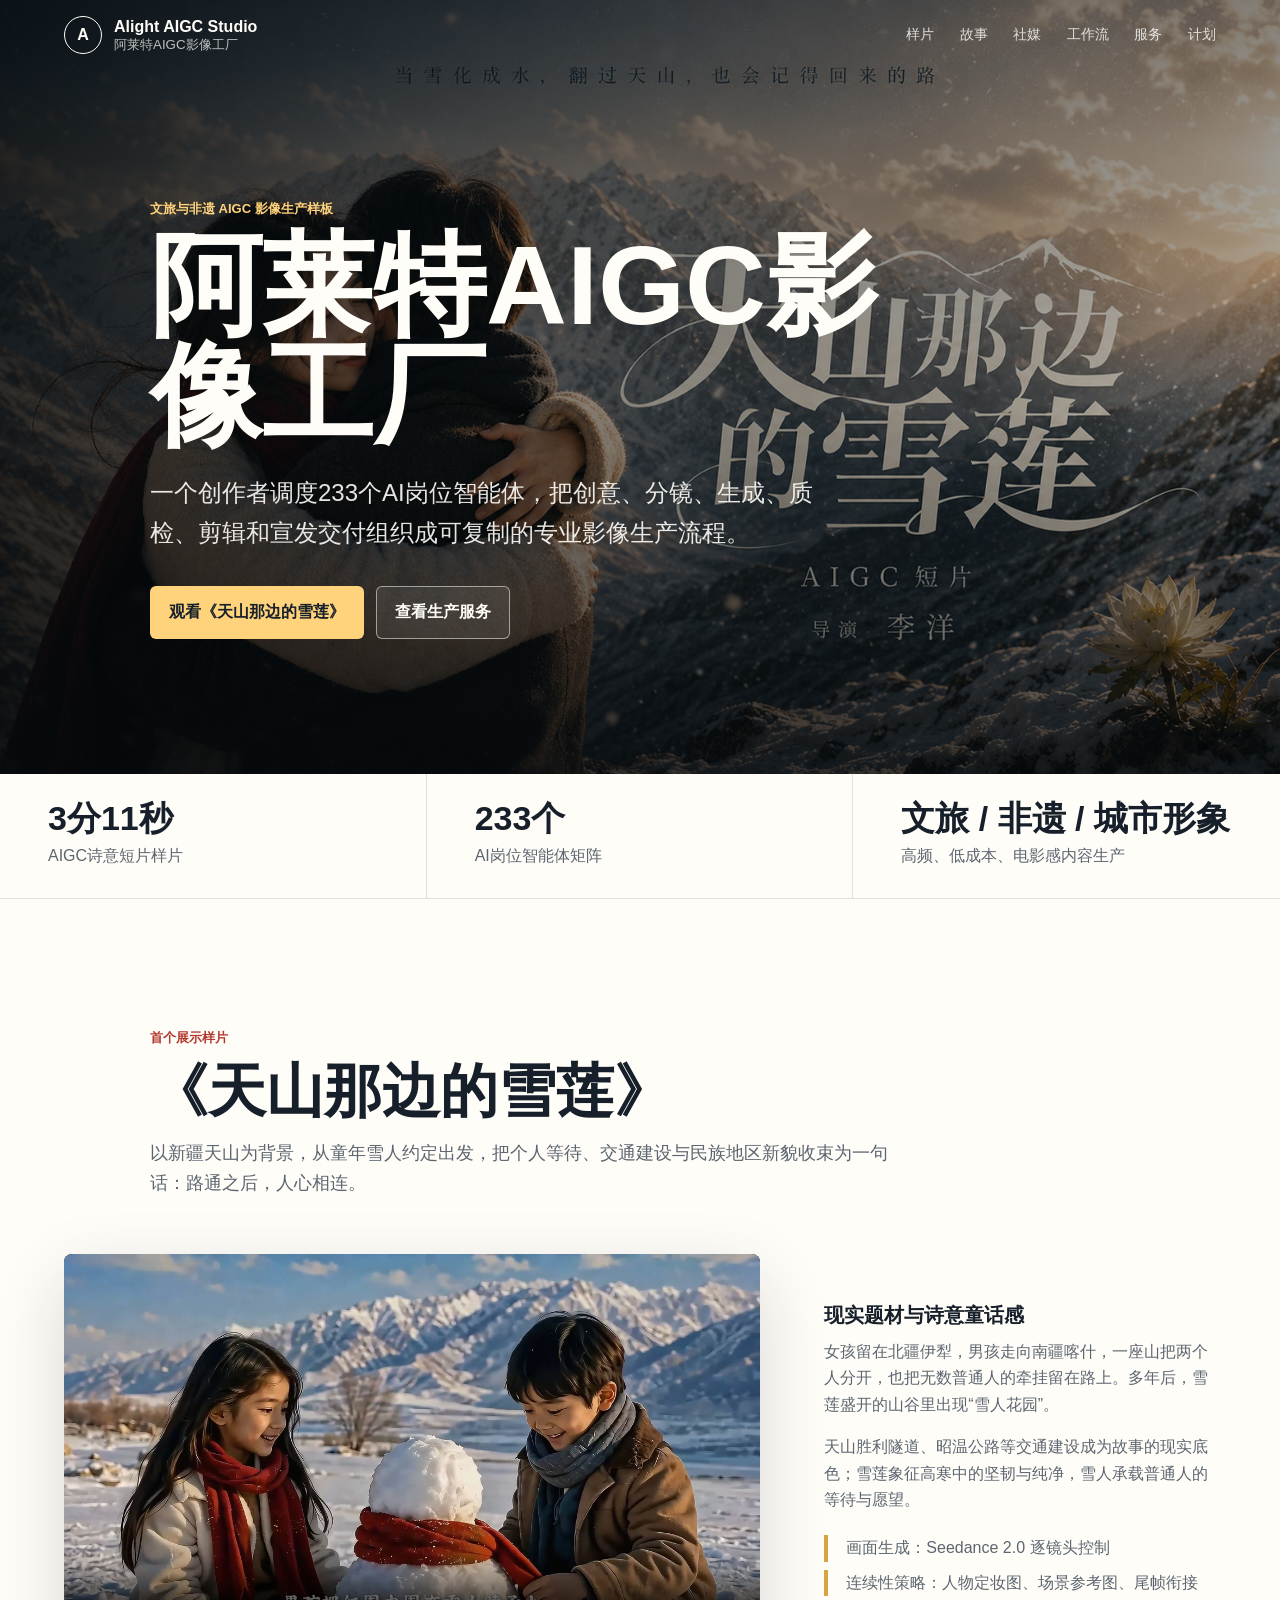
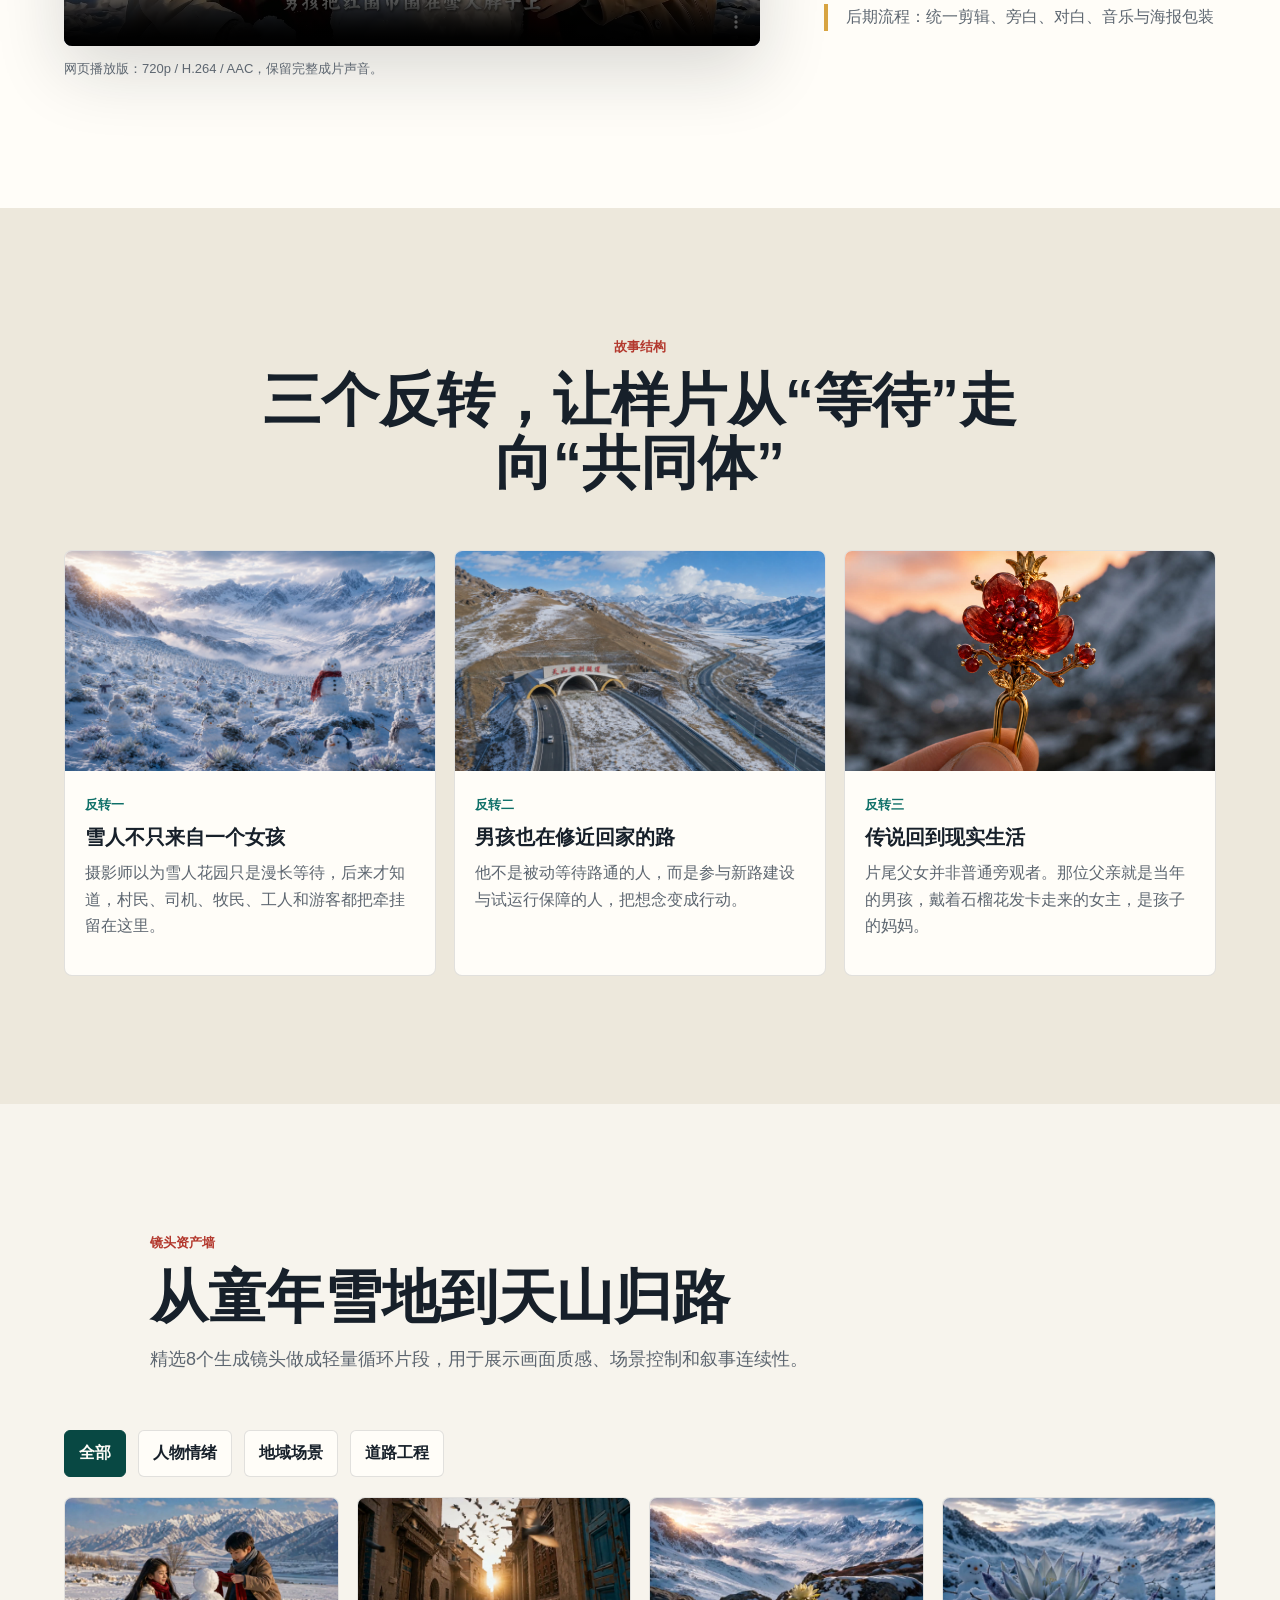
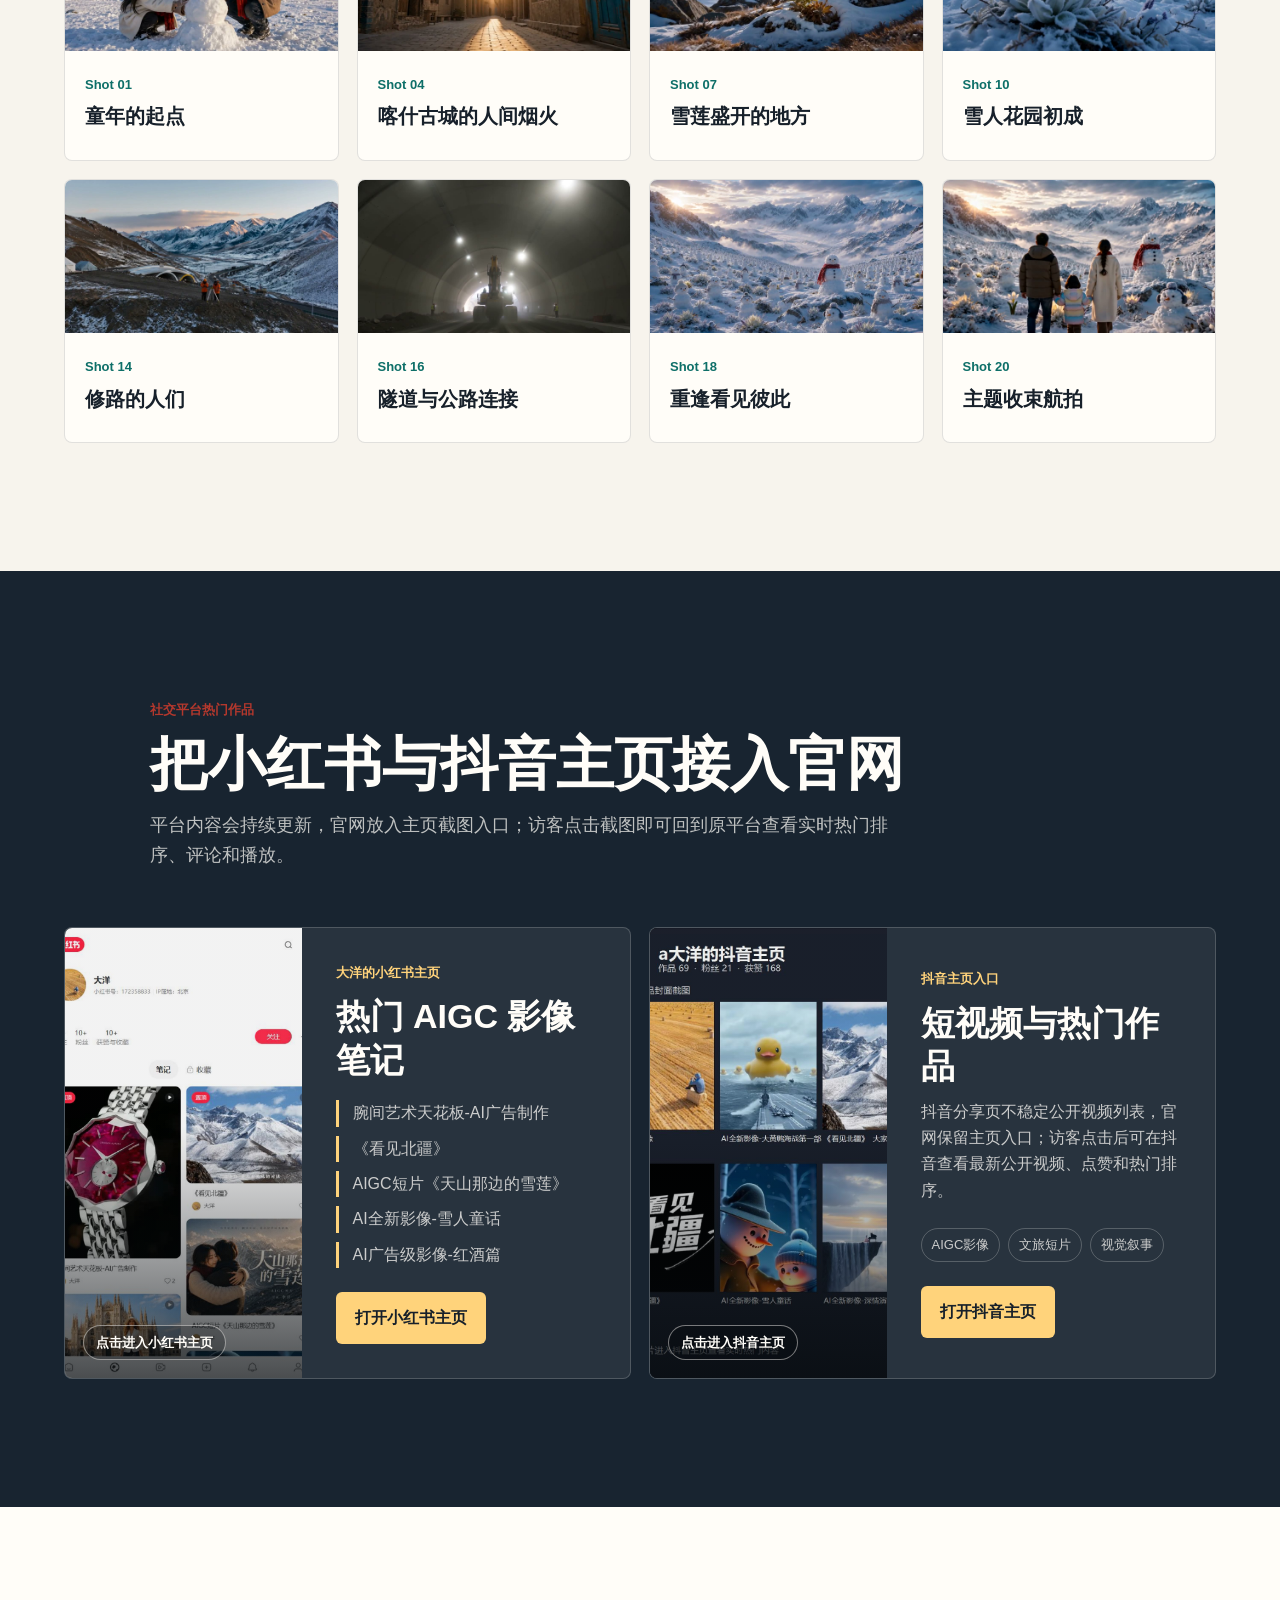
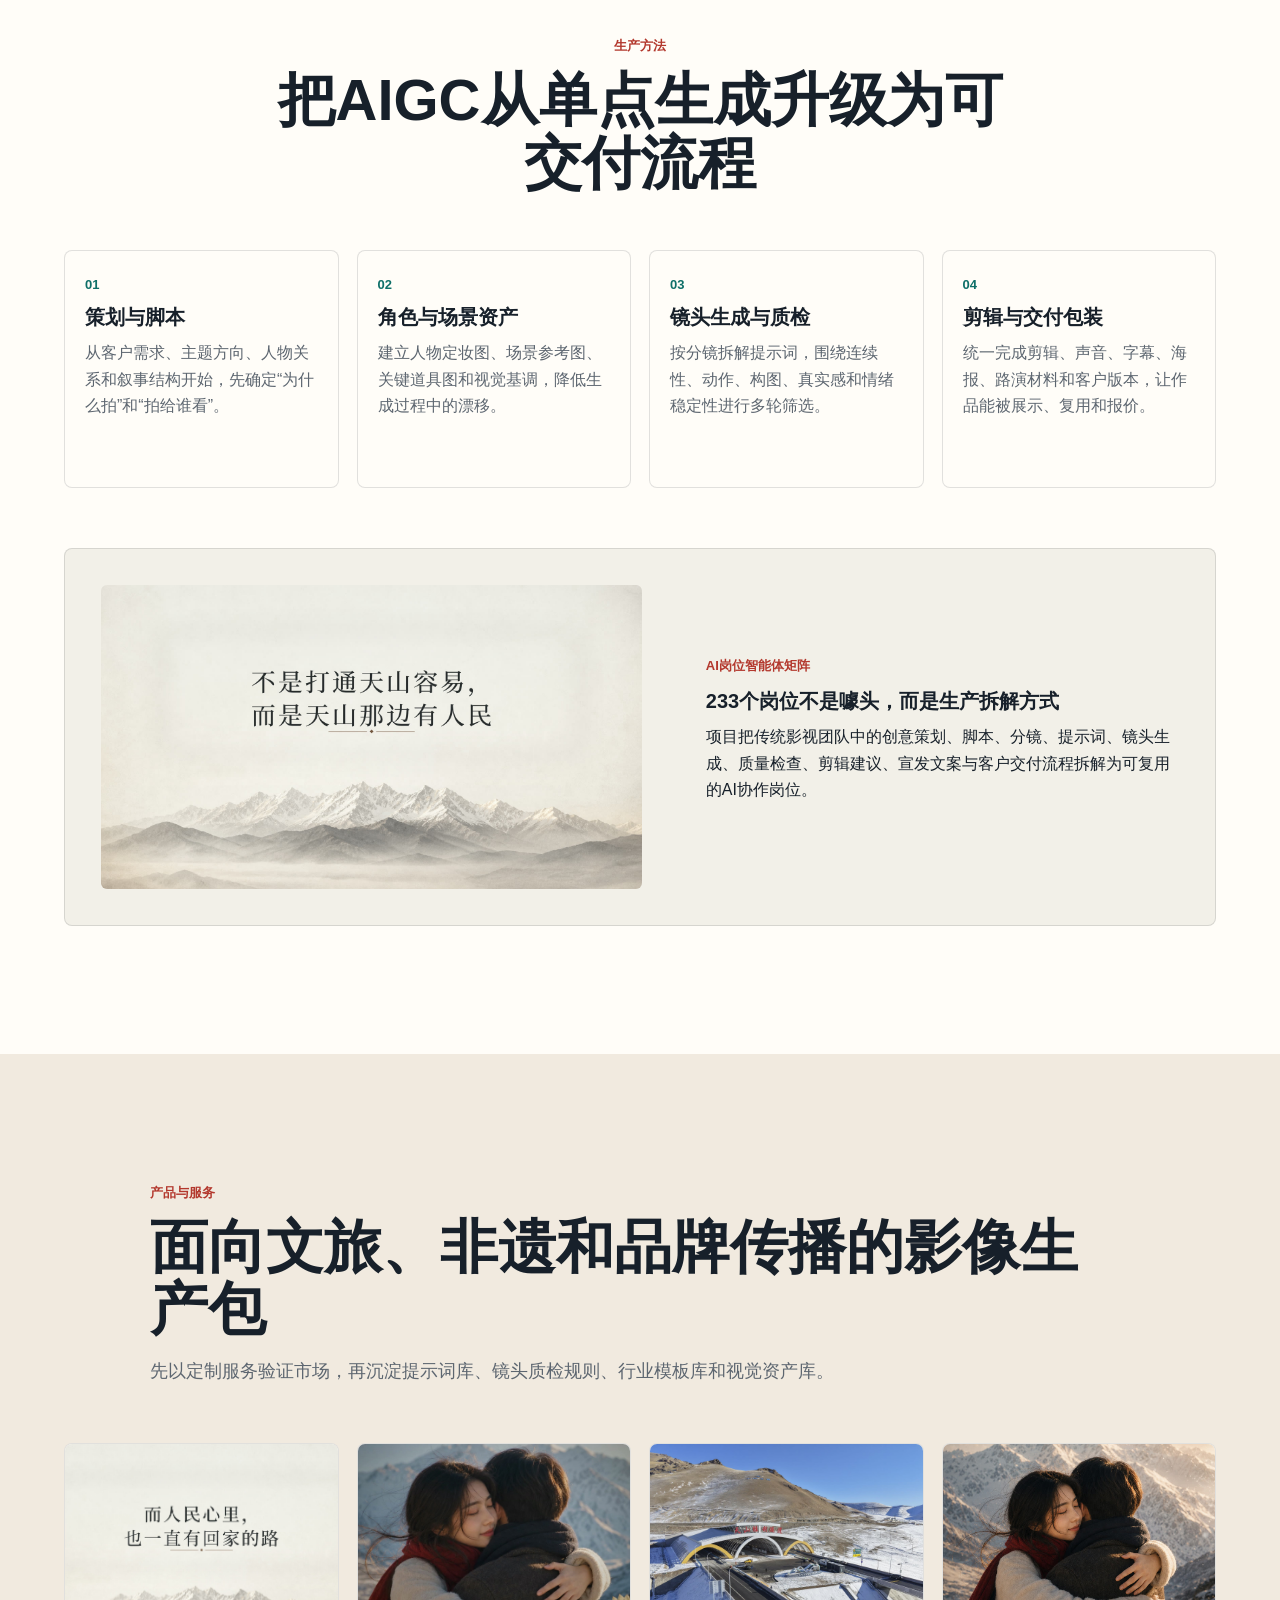
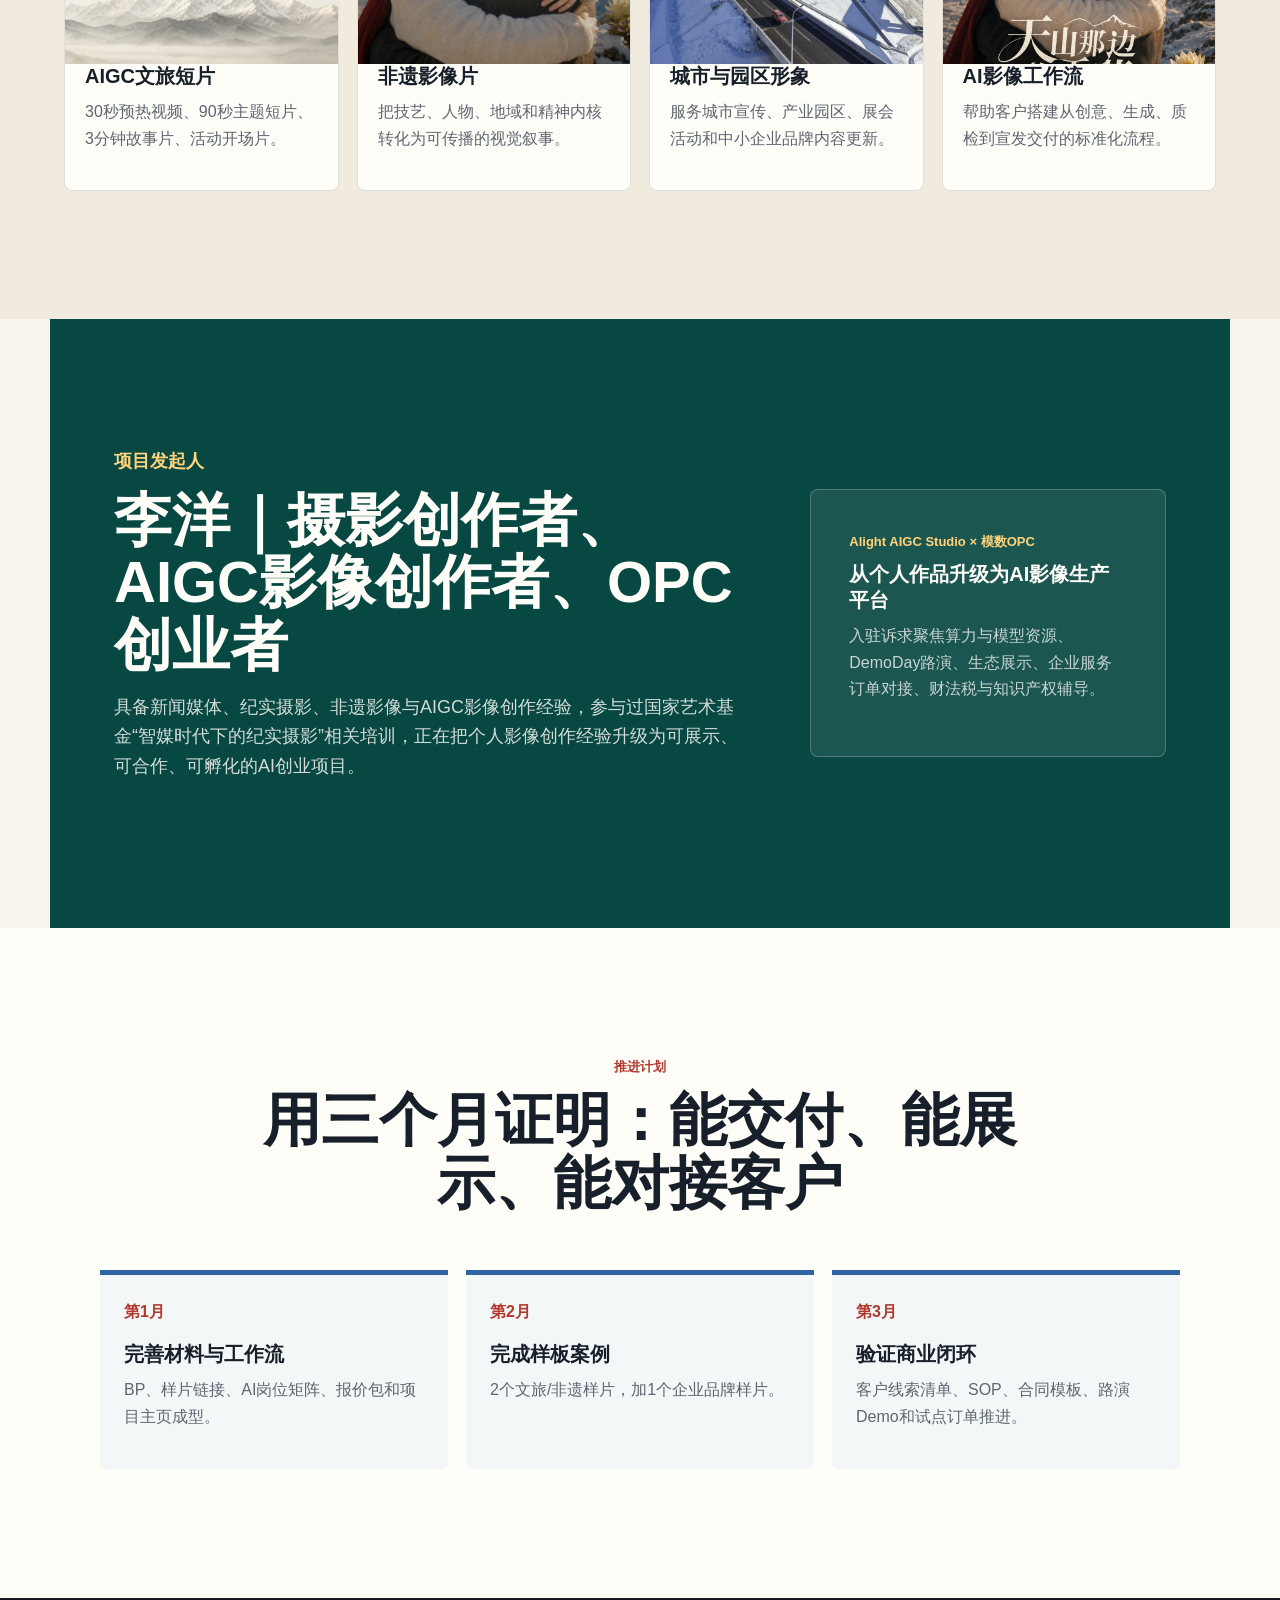
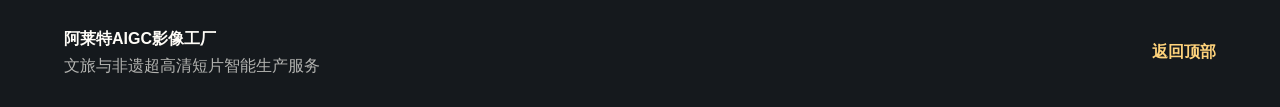
==== commit ff38c1e6: "Add clickable social homepage screenshots" ====
--- a/index.html
+++ b/index.html
@@ -225,14 +225,14 @@
         <div class="section-heading">
           <p class="eyebrow">社交平台热门作品</p>
           <h2 id="social-title">把小红书与抖音主页接入官网</h2>
-          <p>平台内容会持续更新，官网保留作品入口和代表性标题，访客点击后可回到原平台查看实时热门排序、评论和播放。</p>
+          <p>平台内容会持续更新，官网放入主页截图入口；访客点击截图即可回到原平台查看实时热门排序、评论和播放。</p>
         </div>
         <div class="social-grid">
           <article class="platform-card xhs-card">
-            <div class="platform-visual">
-              <img src="assets/img/vertical-cover.jpg" alt="小红书热门作品封面展示">
-              <span>小红书</span>
-            </div>
+            <a class="platform-visual platform-shot" href="https://xhslink.com/m/7wkXNtmVQlX" target="_blank" rel="noopener" aria-label="打开小红书主页">
+              <img src="assets/img/social-xhs-homepage.jpg" alt="小红书主页热门作品截图">
+              <span>点击进入小红书主页</span>
+            </a>
             <div class="platform-copy">
               <p class="eyebrow">大洋的小红书主页</p>
               <h3>热门 AIGC 影像笔记</h3>
@@ -247,10 +247,10 @@
             </div>
           </article>
           <article class="platform-card douyin-card">
-            <div class="platform-visual">
-              <img src="assets/img/cover.jpg" alt="抖音主页作品展示">
-              <span>抖音</span>
-            </div>
+            <a class="platform-visual platform-shot" href="https://v.douyin.com/YACY8JzOE1k/" target="_blank" rel="noopener" aria-label="打开抖音主页">
+              <img src="assets/img/social-douyin-homepage.jpg" alt="抖音主页热门作品截图">
+              <span>点击进入抖音主页</span>
+            </a>
             <div class="platform-copy">
               <p class="eyebrow">抖音主页入口</p>
               <h3>短视频与热门作品</h3>
--- a/styles.css
+++ b/styles.css
@@ -434,14 +434,22 @@
 
 .platform-visual {
   position: relative;
+  display: block;
   min-height: 360px;
+  overflow: hidden;
   background: #111;
+  color: inherit;
+  text-decoration: none;
+  isolation: isolate;
 }
 
 .platform-visual img {
+  display: block;
   width: 100%;
   height: 100%;
   object-fit: cover;
+  object-position: top center;
+  transition: transform 420ms ease;
 }
 
 .platform-visual::after {
@@ -449,6 +457,7 @@
   inset: 0;
   content: "";
   background: linear-gradient(0deg, rgba(5, 9, 12, 0.72), rgba(5, 9, 12, 0.05) 56%);
+  pointer-events: none;
 }
 
 .platform-visual span {
@@ -463,6 +472,24 @@
   font-size: 13px;
   font-weight: 800;
   background: rgba(5, 9, 12, 0.26);
+  transition: color 220ms ease, background 220ms ease, border-color 220ms ease;
+}
+
+.platform-shot:hover img,
+.platform-shot:focus-visible img {
+  transform: scale(1.035);
+}
+
+.platform-shot:hover span,
+.platform-shot:focus-visible span {
+  color: var(--ink);
+  border-color: #ffd37b;
+  background: #ffd37b;
+}
+
+.platform-shot:focus-visible {
+  outline: 3px solid #ffd37b;
+  outline-offset: -6px;
 }
 
 .platform-copy {
